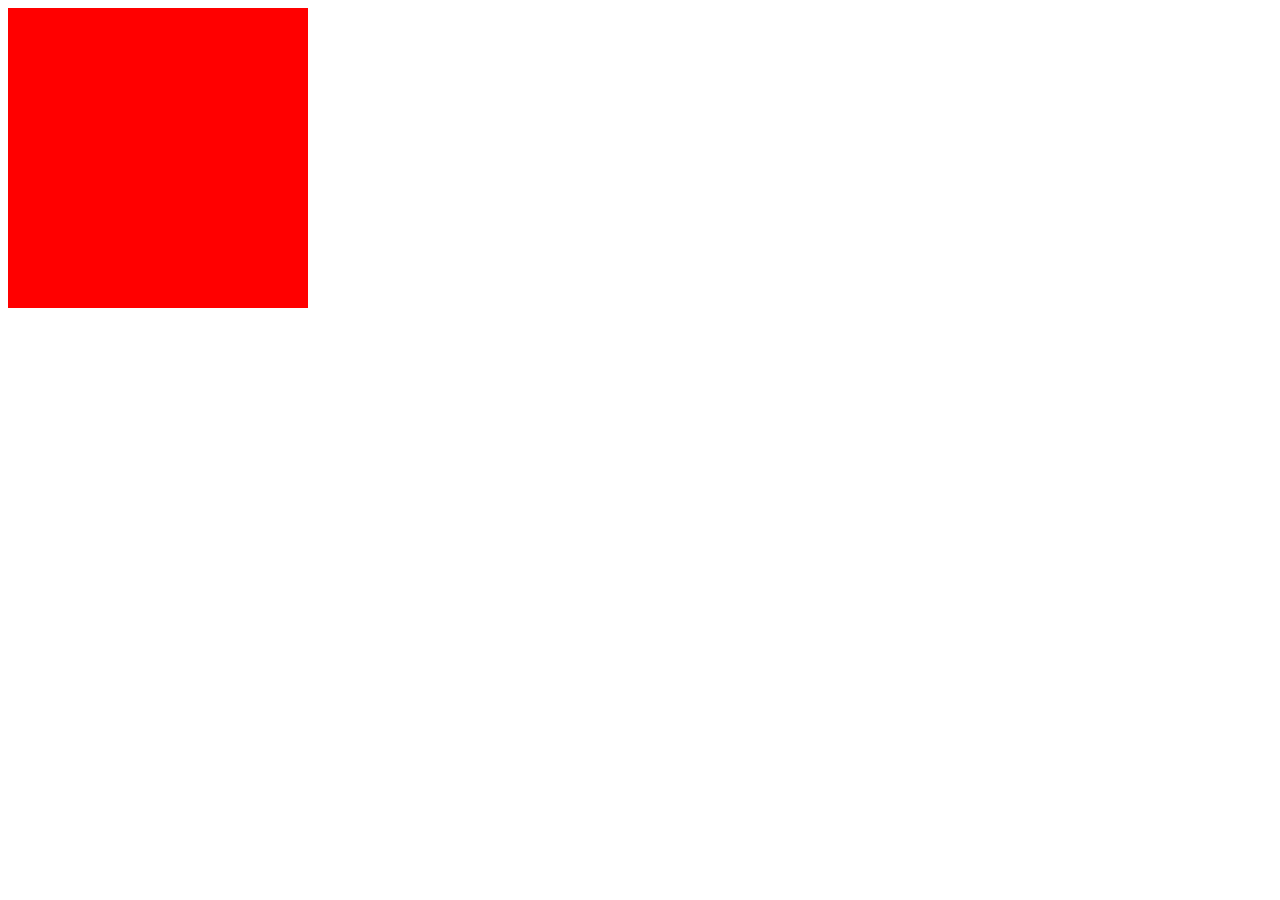
==== index.html @ 936cfa44 "test" ====
<!DOCTYPE html>
<html lang="en">
<head>
    <meta charset="UTF-8">
    <meta http-equiv="X-UA-Compatible" content="IE=edge">
    <meta name="viewport" content="width=device-width, initial-scale=1.0">
    <title>Document</title>
</head>
<body>
    <div>
        <a href="MFT/index.html" style="background-color: red; width: 300px; height: 300px; display: block;"></a>
    </div>
</body>
</html>
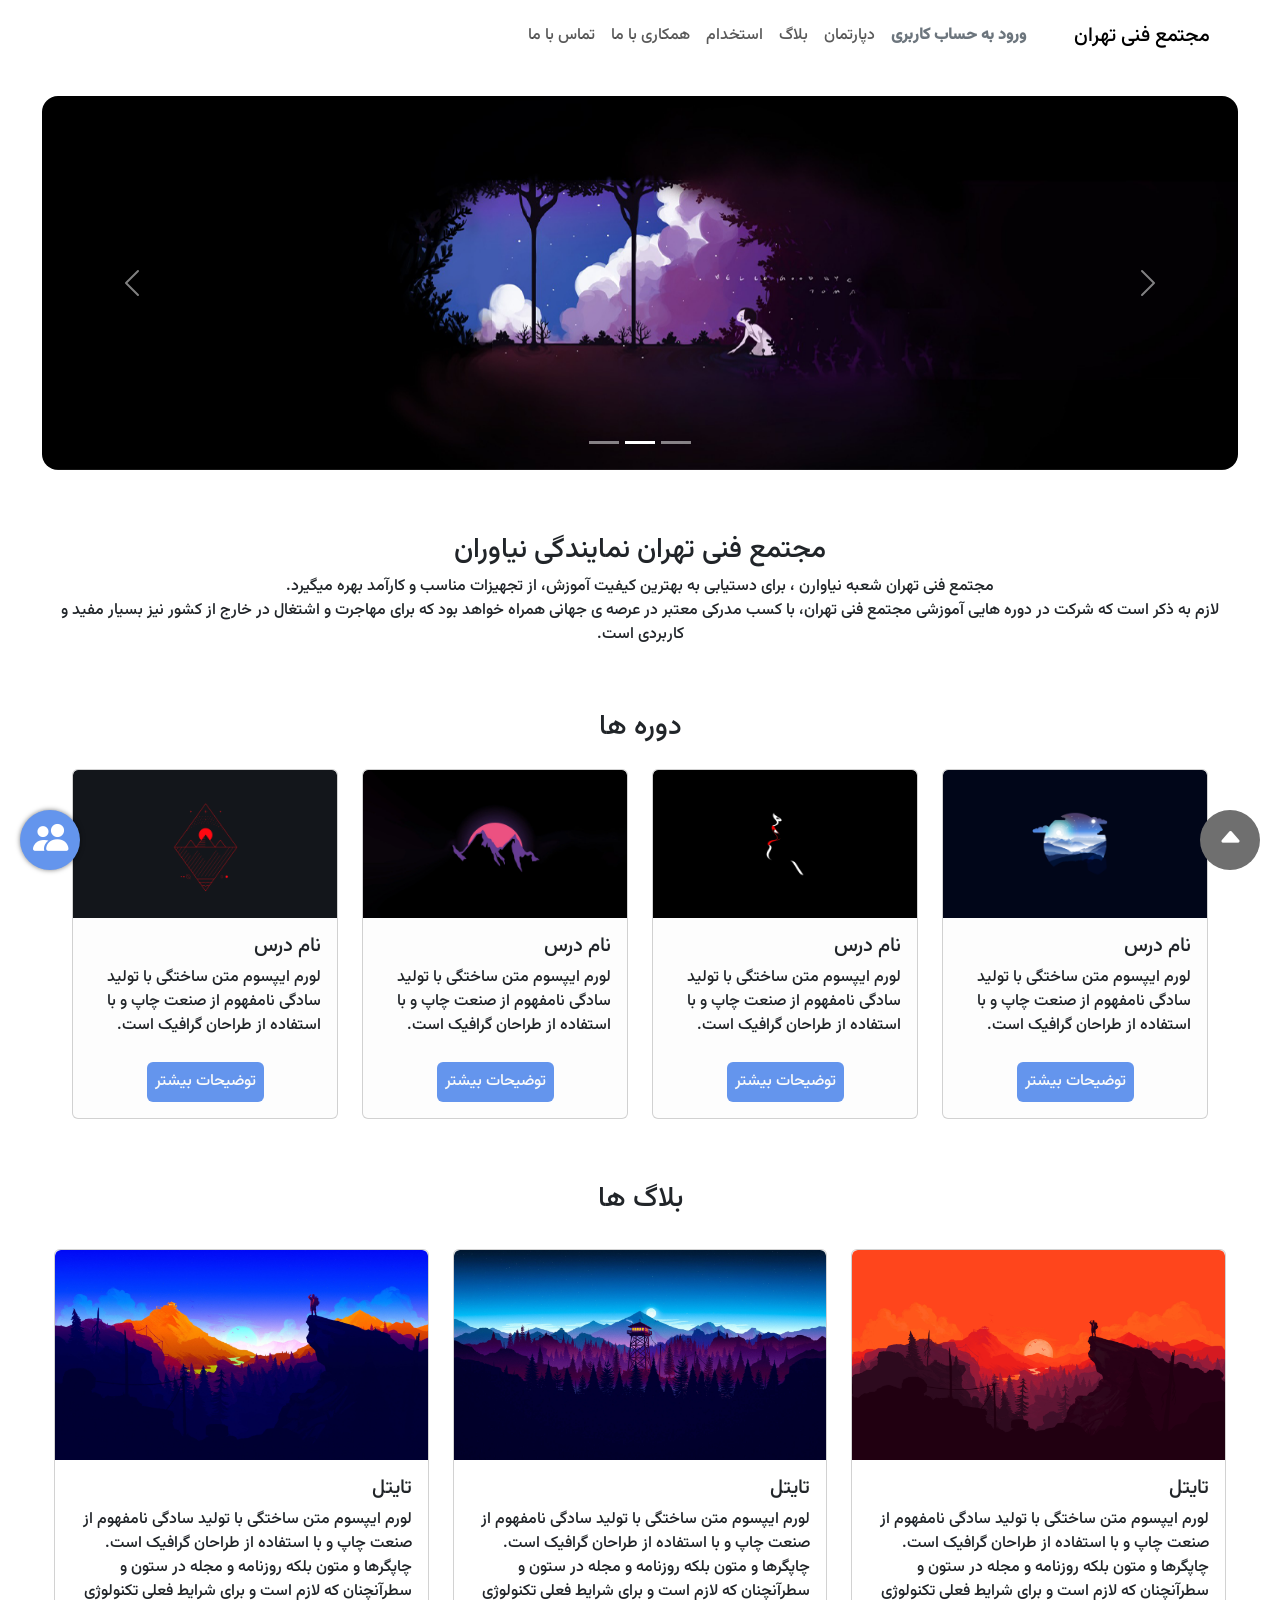
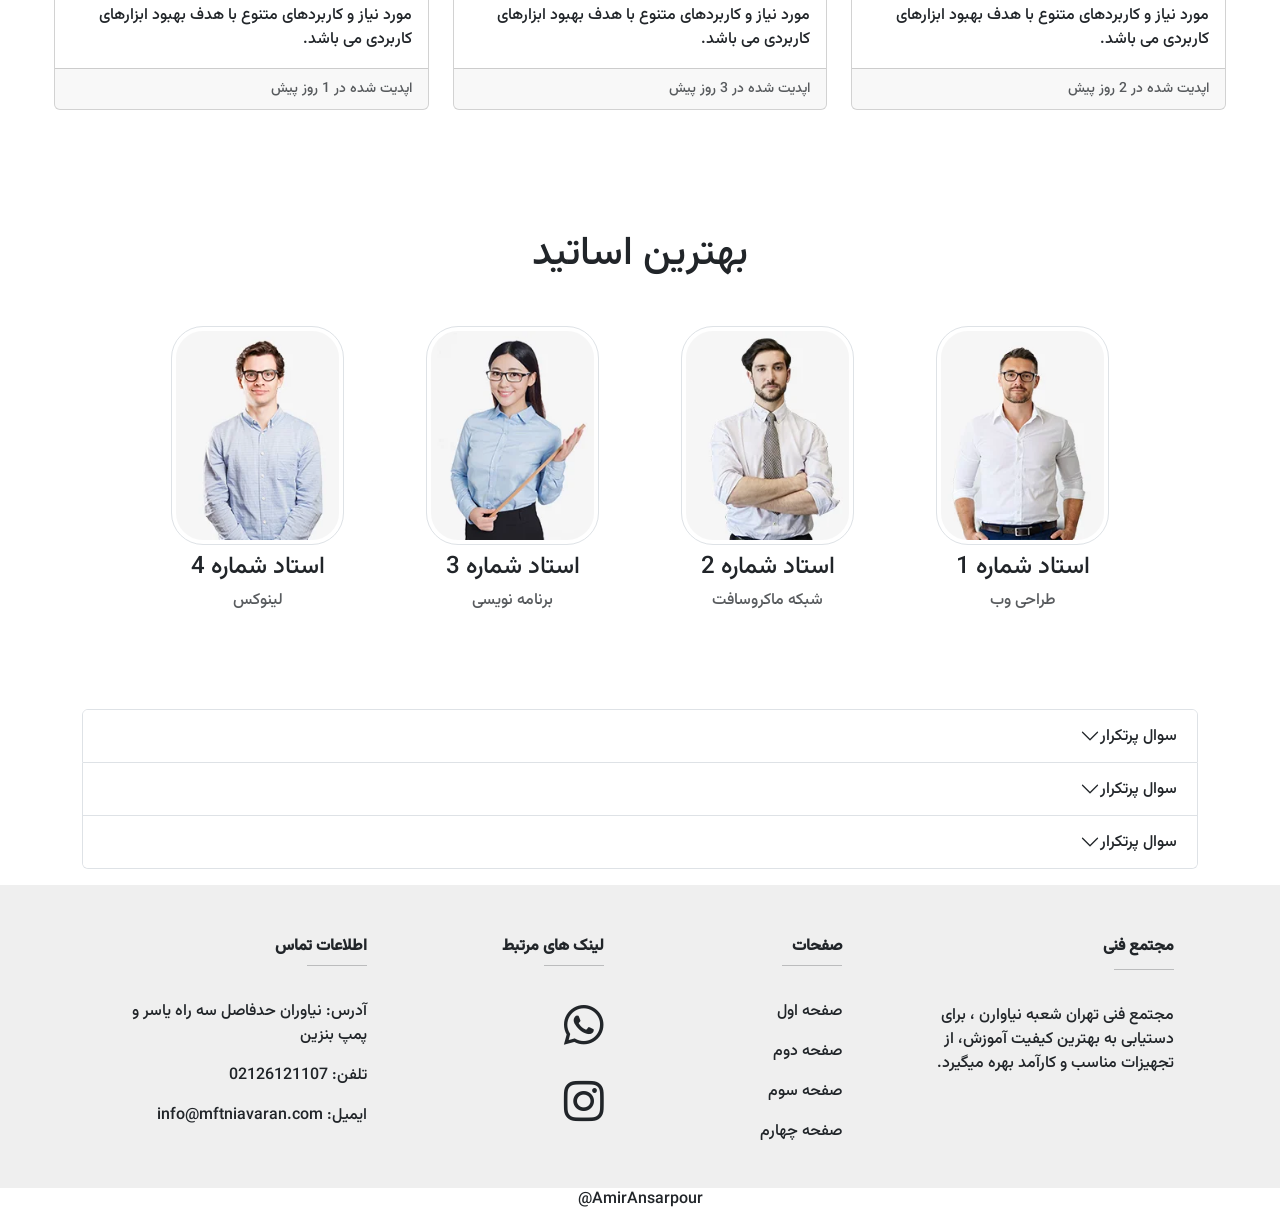
==== commit e3ea8cb1: "reset" ====
--- a/index.html
+++ b/index.html
@@ -1,14 +1,446 @@
 <!DOCTYPE html>
-<html lang="en">
+<html>
 <head>
     <meta charset="UTF-8">
     <meta http-equiv="X-UA-Compatible" content="IE=edge">
     <meta name="viewport" content="width=device-width, initial-scale=1.0">
-    <title>Document</title>
+    <title>Mft Niavaran</title>
+    <link href="https://cdn.jsdelivr.net/npm/bootstrap@5.2.1/dist/css/bootstrap.min.css" rel="stylesheet" integrity="sha384-iYQeCzEYFbKjA/T2uDLTpkwGzCiq6soy8tYaI1GyVh/UjpbCx/TYkiZhlZB6+fzT" crossorigin="anonymous">
+    <script src="https://cdn.jsdelivr.net/npm/bootstrap@5.2.1/dist/js/bootstrap.bundle.min.js" integrity="sha384-u1OknCvxWvY5kfmNBILK2hRnQC3Pr17a+RTT6rIHI7NnikvbZlHgTPOOmMi466C8" crossorigin="anonymous"></script>
+    <link rel="stylesheet" href="css/index.css">
+    <link rel="stylesheet" href="https://cdn.jsdelivr.net/npm/bootstrap-icons@1.9.1/font/bootstrap-icons.css">
 </head>
-<body>
-    <div>
-        <a href="MFT/index.html" style="background-color: red; width: 300px; height: 300px; display: block;"></a>
-    </div>
+<body class="font">
+<!---------------------- Login ---------------------->
+<div>
+    <div class="offcanvas offcanvas-end" tabindex="-1" id="offcanvasRight" aria-labelledby="offcanvasRightLabel">
+      <div class="offcanvas-header">
+      <h5 class="offcanvas-title" id="offcanvasRightLabel">خوش آمدید!</h5>
+      <button type="button" class="btn-close" data-bs-dismiss="offcanvas" aria-label="Close"></button>
+    </div>
+    <div class="offcanvas-body">
+        <div>
+            به خانواده ی کامل ترین مرجع آموزشی کشور ملحق شوید و از خدمات نامحدود و با کیفیت برخوردار شوید. 
+        </div>
+        <form class="dropdown mt-3" action="#" method="post">
+            <div class="mb-3">
+                <label for="exampleInputEmail1" class="form-label">ایمیل</label>
+                <input type="email" class="form-control" id="exampleInputEmail1" aria-describedby="emailHelp" placeholder="ایمیل">
+            </div>
+            <div class="mb-3">
+                <label for="exampleInputPassword1" class="form-label">رمز عبور</label>
+                <input type="password" class="form-control" id="exampleInputPassword1" placeholder="رمز عبور" minlength="7">
+            </div>
+            <button type="submit" href="#" class="text-light bg-primary px-4 py-2 my-2 mx-1 rounded-4 border border-secondary border-2">ورود</button>
+            <p>رمز ورود ندارید؟ <a type="button" class="custom-link custom-link-hover" data-bs-toggle="modal" data-bs-target="#exampleModal1">رمز عبور جدید</a></p>
+            <p>حساب کاربری ندارید؟ <a type="button" class="custom-link custom-link-hover" data-bs-toggle="modal" data-bs-target="#exampleModal2">ساخت حساب کاربری</a></p>
+        </form>
+    </div>
+</div>
+<!-- ResetPass -->
+<div class="modal fade" id="exampleModal1" tabindex="-1" aria-labelledby="exampleModalLabel" aria-hidden="true">
+  <div class="modal-dialog">
+    <div class="modal-content">
+      <div class="modal-header">
+        <h1 class="modal-title fs-5" id="exampleModalLabel">رمز عبور جدید</h1>
+      </div>
+      <div class="modal-body">
+        <label for="exampleInputEmail2" class="form-label">ایمیل</label>
+        <input type="email" class="form-control" id="exampleInputEmail2" aria-describedby="emailHelp" placeholder="ایمیل جهت رمز جدید" checked>
+        <div id="emailHelp" class="form-text">رمز عبور جدید برای ایمیلتان ارسال میشود.</div>
+      </div>
+      <div class="modal-footer">
+        <button type="button" class="btn btn-secondary" data-bs-dismiss="modal">بستن</button>
+        <button type="button" class="btn btn-primary">ارسال</button>
+      </div>
+    </div>
+  </div>
+</div>
+<!-- NewUser -->
+<div class="modal fade" id="exampleModal2" tabindex="-1" aria-labelledby="exampleModalLabel" aria-hidden="true">
+  <div class="modal-dialog">
+    <div class="modal-content">
+      <div class="modal-header">
+        <h1 class="modal-title fs-5" id="exampleModalLabel">ثبت نام در سامانه</h1>
+      </div>
+      <div class="modal-body">
+        <form action="#">
+          <label for="NameNewUser" class="form-lable">نام و نام خانوادگی</label>
+          <input type="text" class="form-control mb-2" id="NameNewUser" checked>
+          <label for="exampleInputEmail3" class="form-label">ایمیل</label>
+          <input type="email" class="form-control mb-2" id="exampleInputEmail3" aria-describedby="emailHelp" checked>
+          <label for="MelliCode" class="form-lable">کد ملی</label>
+          <input type="text" class="form-control mb-2" id="MelliCode" checked>
+          <label for="exampleInputPassword2" class="form-label">رمز عبور</label>
+          <input type="password" class="form-control mb-2" id="exampleInputPassword2" minlength="7" checked>
+          <!-- <input class="form-check-input" type="checkbox" id="disabledFieldsetCheck" disabled>
+          <label class="form-check-label" type="button" for="disabledFieldsetCheck" data-bs-toggle="modal" data-bs-target="#staticBackdrop" title="بزن روش">
+            اطلاعات منو به بقیه نشون نده.
+          </label> -->
+        </form>
+      </div>
+      <div class="modal-footer">
+        <button type="button" class="btn btn-secondary" data-bs-dismiss="modal">بستن</button>
+        <button type="button" class="btn btn-primary">ثبت نام</button>
+      </div>
+    </div>
+  </div>
+</div>
+<!-- Modal
+<div class="modal fade" id="staticBackdrop" data-bs-backdrop="static" data-bs-keyboard="false" tabindex="-1" aria-labelledby="staticBackdropLabel" aria-hidden="true">
+  <div class="modal-dialog">
+    <div class="modal-content">
+      <div class="modal-header">
+        <h1 class="modal-title fs-5" id="staticBackdropLabel">مهم</h1>
+      </div>
+      <div class="modal-body">
+        شما اصلا مالکیتی روی اطلاعات خودتون ندارین و ما هرکاری دوس داریم با اطلاعاتتون انجام میدیم ممنونم از همراهیتون
+      </div>
+      <div class="modal-footer">
+        <button type="button" class="btn btn-secondary" data-bs-dismiss="modal">مشکلی ندارم</button>
+        <button type="button" class="btn btn-primary" disabled>مشکل دارم</button>
+      </div>
+    </div>
+  </div>
+</div> -->
+<!---------------------- Navbar ---------------------->
+<div class="container-fluid">
+  <div class="row">
+    <div class="col">
+      <nav class="navbar navbar-expand-md mt-2 mb-3 custom-margin">
+          <div class="container-fluid">
+              <a class="navbar-brand custom-link-hover" href="#">مجتمع فنی تهران</a>
+              <button class="navbar-toggler" type="button" data-bs-toggle="collapse" data-bs-target="#navbarSupportedContent" aria-controls="navbarSupportedContent" aria-expanded="false" aria-label="Toggle navigation">
+              <span class="navbar-toggler-icon"></span>
+              </button>
+              <div class="collapse navbar-collapse" id="navbarSupportedContent">
+              <ul class="navbar-nav ms-auto mb-2 mb-md-0">
+                <li class="nav-item">
+                <a class="nav-link link-hover-navbar text-secondary custom-link-hover" type="button" data-bs-toggle="offcanvas" data-bs-target="#offcanvasRight" aria-controls="offcanvasRight"><strong>ورود به حساب کاربری</strong></a>
+                </li>
+                  <li class="nav-item">
+                  <a class="nav-link link-hover-navbar custom-link-hover" href="#">دپارتمان</a>
+                </li>
+                  <li class="nav-item">
+                  <a class="nav-link link-hover-navbar custom-link-hover" href="#">بلاگ</a>
+                  </li>
+                  <li class="nav-item">
+                    <a class="nav-link link-hover-navbar custom-link-hover" href="#">استخدام</a>
+                  </li>
+                  <li class="nav-item">
+                  <a class="nav-link link-hover-navbar custom-link-hover" href="#">همکاری با ما</a>
+                  </li>
+                  <li class="nav-item">
+                  <a class="nav-link link-hover-navbar custom-link-hover" href="#">تماس با ما</a>
+                  </li>
+              </ul>
+              </div>
+          </div>
+      </nav>
+    </div>
+  </div>
+</div>
+<!---------------------- Carousel ---------------------->
+<div class="container-fluid">
+  <div class="row">
+    <div class="col custom-carousel">
+      <div id="carouselExampleCaptions" class="carousel slide custom-margin" data-bs-ride="carousel">
+        <div class="carousel-indicators">
+          <button type="button" data-bs-target="#carouselExampleCaptions" data-bs-slide-to="2" aria-current="true" aria-label="Slide 1"></button>
+          <button type="button" data-bs-target="#carouselExampleCaptions" data-bs-slide-to="1" class="active" aria-label="Slide 2"></button>
+          <button type="button" data-bs-target="#carouselExampleCaptions" data-bs-slide-to="0" aria-label="Slide 3"></button>
+        </div>
+        <div class="carousel-inner rounded-4 my-3 custom-carousel-hover">
+          <div class="carousel-item" data-bs-interval="3000">
+            <a href="#"><img src="images/Carousel-1.png" class="d-block w-100"></a>
+          </div>
+          <div class="carousel-item active" data-bs-interval="3000">
+            <a href="#"><img src="images/Carousel-3.png" class="d-block w-100"></a>
+          </div>
+          <div class="carousel-item" data-bs-interval="3000">
+            <a href="#"><img src="images/Carousel-2.png" class="d-block w-100"></a>
+          </div>
+        </div>
+        <button class="carousel-control-prev" type="button" data-bs-target="#carouselExampleCaptions" data-bs-slide="prev">
+          <span class="carousel-control-prev-icon" aria-hidden="true"></span>
+          <span class="visually-hidden">Previous</span>
+        </button>
+        <button class="carousel-control-next" type="button" data-bs-target="#carouselExampleCaptions" data-bs-slide="next">
+          <span class="carousel-control-next-icon" aria-hidden="true"></span>
+          <span class="visually-hidden">Next</span>
+        </button>
+      </div>
+    </div>
+  </div>
+</div>
+<!---------------------- About ---------------------->
+<div class="container-fluid">
+  <div class="row">
+    <div class="col">
+      <div class="custom-margin text-center mt-5">
+        <h3 class="mb-2">مجتمع فنی تهران نمایندگی نیاوران</h3>
+        <p>مجتمع فنی تهران شعبه نیاوارن ، برای دستیابی به بهترین کیفیت آموزش، از تجهیزات مناسب و کارآمد بهره میگیرد.<br>لازم به ذکر است که شرکت در دوره هایی آموزشی مجتمع فنی تهران، با کسب مدرکی معتبر در عرصه ی جهانی همراه خواهد بود که برای مهاجرت و اشتغال در خارج از کشور نیز بسیار مفید و کاربردی است.</p>
+      </div>
+    </div>
+  </div>
+</div>
+<!---------------------- Card ---------------------->
+<div class="container-fluid">
+  <div class="row mx-xl-5">
+    <div class="col-12 text-center mt-5">
+      <h3>
+        دوره ها
+      </h3>
+    </div>
+    <div class="col-xl-3 col-md-6 my-xl-3 my-2">
+      <div class="card custom-card custom-cursor">
+        <img src="images/Gallery1.jpg" class="card-img-top custom-card-image-hover">
+        <div class="card-body">
+          <h5 class="card-title">نام درس</h5>
+          <p class="card-text">لورم ایپسوم متن ساختگی با تولید سادگی نامفهوم از صنعت چاپ و با استفاده از طراحان گرافیک است.</p>
+          <a href="#" class="d-block mt-4 text-light p-2 mx-auto text-center rounded-2 custom-card-link">توضیحات بیشتر</a>
+        </div>
+      </div>
+    </div>
+    <div class="col-xl-3 col-md-6 my-xl-3 my-2">
+      <div class="card custom-card custom-cursor">
+        <img src="images/Gallery2.jpg" class="card-img-top custom-card-image-hover">
+        <div class="card-body">
+          <h5 class="card-title">نام درس</h5>
+          <p class="card-text">لورم ایپسوم متن ساختگی با تولید سادگی نامفهوم از صنعت چاپ و با استفاده از طراحان گرافیک است.</p>
+          <a href="#" class="d-block mt-4 text-light p-2 mx-auto text-center rounded-2 custom-card-link">توضیحات بیشتر</a>
+        </div>
+      </div>
+    </div>
+    <div class="col-xl-3 col-md-6 my-xl-3 my-2">
+      <div class="card custom-card custom-cursor">
+        <img src="images/Gallery3.jpg" class="card-img-top custom-card-image-hover">
+        <div class="card-body">
+          <h5 class="card-title">نام درس</h5>
+          <p class="card-text">لورم ایپسوم متن ساختگی با تولید سادگی نامفهوم از صنعت چاپ و با استفاده از طراحان گرافیک است.</p>
+          <a href="#" class="d-block mt-4 text-light p-2 mx-auto text-center rounded-2 custom-card-link">توضیحات بیشتر</a>
+        </div>
+      </div>
+    </div>
+    <div class="col-xl-3 col-md-6 my-xl-3 my-2">
+      <div class="card custom-card custom-cursor">
+        <img src="images/Gallery4.jpg" class="card-img-top custom-card-image-hover">
+        <div class="card-body">
+          <h5 class="card-title">نام درس</h5>
+          <p class="card-text">لورم ایپسوم متن ساختگی با تولید سادگی نامفهوم از صنعت چاپ و با استفاده از طراحان گرافیک است.</p>
+          <a href="#" class="d-block mt-4 text-light p-2 mx-auto text-center rounded-2 custom-card-link">توضیحات بیشتر</a>
+        </div>
+      </div>
+    </div>
+  </div>
+</div>
+<!---------------------- Blog ---------------------->
+<div class="container-fluid">
+  <div class="row">
+    <div class="col text-center mt-5">
+      <h3>بلاگ ها</h3>
+    </div>
+  </div>
+</div>
+<div class="container-fluid">
+  <div class="row row-cols-1 row-cols-md-3 g-4 custom-margin mb-4">
+    <div class="col">
+      <div class="card h-100 custom-cursor blog-custom">
+        <img src="images/blog1.jpg" class="card-img-top rounded-top">
+        <div class="card-body">
+          <h5 class="card-title">تایتل</h5>
+          <p class="card-text">لورم ایپسوم متن ساختگی با تولید سادگی نامفهوم از صنعت چاپ و با استفاده از طراحان گرافیک است. چاپگرها و متون بلکه روزنامه و مجله در ستون و سطرآنچنان که لازم است و برای شرایط فعلی تکنولوژی مورد نیاز و کاربردهای متنوع با هدف بهبود ابزارهای کاربردی می باشد.</p>
+        </div>
+        <div class="card-footer">
+          <small class="text-muted">اپدیت شده در 2 روز پیش</small>
+        </div>
+      </div>
+    </div>
+    <div class="col">
+      <div class="card h-100 custom-cursor blog-custom">
+        <img src="images/blog2.jpg" class="card-img-top rounded-top">
+        <div class="card-body">
+          <h5 class="card-title">تایتل</h5>
+          <p class="card-text">لورم ایپسوم متن ساختگی با تولید سادگی نامفهوم از صنعت چاپ و با استفاده از طراحان گرافیک است. چاپگرها و متون بلکه روزنامه و مجله در ستون و سطرآنچنان که لازم است و برای شرایط فعلی تکنولوژی مورد نیاز و کاربردهای متنوع با هدف بهبود ابزارهای کاربردی می باشد.</p>
+        </div>
+        <div class="card-footer">
+          <small class="text-muted">اپدیت شده در 3 روز پیش</small>
+        </div>
+      </div>
+    </div>
+    <div class="col">
+      <div class="card h-100 custom-cursor blog-custom">
+        <img src="images/blog3.jpg" class="card-img-top rounded-top">
+        <div class="card-body">
+          <h5 class="card-title">تایتل</h5>
+          <p class="card-text">لورم ایپسوم متن ساختگی با تولید سادگی نامفهوم از صنعت چاپ و با استفاده از طراحان گرافیک است. چاپگرها و متون بلکه روزنامه و مجله در ستون و سطرآنچنان که لازم است و برای شرایط فعلی تکنولوژی مورد نیاز و کاربردهای متنوع با هدف بهبود ابزارهای کاربردی می باشد.</p>
+        </div>
+        <div class="card-footer">
+          <small class="text-muted">اپدیت شده در 1 روز پیش</small>
+        </div>
+      </div>
+    </div>
+  </div>
+</div>
+<!---------------------- Teacher ---------------------->
+<section class="team text-center py-5">
+  <div class="container">
+      <div class="header my-5">
+          <h1>بهترین اساتید</h1>
+      </div>
+      <div class="row mx-5">
+          <div class="col-md-6 col-lg-3">
+              <div class="img-block mb-5 custom-teacher">
+                  <img src="images/teacher-1.jpg" class="img-fluid w-75 img-thumbnail rounded-5 custom-cursor">
+                  <div class="content mt-2">
+                      <h4>استاد شماره 1</h4>
+                      <p class="text-muted">طراحی وب</p>
+                  </div>
+              </div>
+          </div>
+          <div class="col-md-6 col-lg-3 ">
+              <div class="img-block mb-5 custom-teacher">
+                  <img src="images/teacher-2.jpg" class="img-fluid w-75 img-thumbnail rounded-5 custom-cursor">
+                  <div class="content mt-2">
+                      <h4>استاد شماره 2</h4>
+                      <p class="text-muted">شبکه ماکروسافت</p>
+                  </div>
+              </div>
+          </div>
+          <div class="col-md-6 col-lg-3">
+              <div class="img-block mb-5 custom-teacher">
+                  <img src="images/teacher-3.jpg" class="img-fluid w-75 img-thumbnail rounded-5 custom-cursor">
+                  <div class="content mt-2">
+                      <h4>استاد شماره 3</h4>
+                      <p class="text-muted">برنامه نویسی</p>
+                  </div>
+              </div>
+          </div>
+          <div class="col-md-6 col-lg-3">
+              <div class="img-block mb-5 custom-teacher">
+                  <img src="images/teacher-4.jpg" class="img-fluid w-75 img-thumbnail rounded-5 custom-cursor">
+                  <div class="content mt-2">
+                      <h4>استاد شماره 4</h4>
+                      <p class="text-muted">لینوکس</p>
+                  </div>
+              </div>
+          </div>
+      </div>
+  </div>
+</section>
+<!---------------------- FAQ ---------------------->
+<div class="container">
+  <div class="row">
+    <div class="col mb-3">
+      <div class="accordion" id="accordionPanelsStayOpenExample">
+        <div class="accordion-item">
+          <h2 class="accordion-header" id="panelsStayOpen-headingOne">
+            <button class="accordion-button collapsed" type="button" data-bs-toggle="collapse" data-bs-target="#panelsStayOpen-collapseOne" aria-expanded="false" aria-controls="panelsStayOpen-collapseOne">
+              سوال پرتکرار 
+            </button>
+          </h2>
+          <div id="panelsStayOpen-collapseOne" class="accordion-collapse collapse" aria-labelledby="panelsStayOpen-headingOne">
+            <div class="accordion-body">
+              لورم ایپسوم متن ساختگی با تولید سادگی نامفهوم از صنعت چاپ و با استفاده از طراحان گرافیک است. چاپگرها و متون بلکه روزنامه و مجله در ستون و سطرآنچنان که لازم است و برای شرایط فعلی تکنولوژی مورد نیاز و کاربردهای متنوع با هدف بهبود ابزارهای کاربردی می باشد. کتابهای زیادی در شصت و سه درصد گذشته، حال و آینده شناخت فراوان جامعه و متخصصان را می طلبد تا با نرم افزارها شناخت بیشتری را برای طراحان رایانه ای علی الخصوص طراحان خلاقی و فرهنگ پیشرو در زبان فارسی ایجاد کرد..
+            </div>
+          </div>
+        </div>
+        <div class="accordion-item">
+          <h2 class="accordion-header" id="panelsStayOpen-headingTwo">
+            <button class="accordion-button collapsed" type="button" data-bs-toggle="collapse" data-bs-target="#panelsStayOpen-collapseTwo" aria-expanded="false" aria-controls="panelsStayOpen-collapseTwo">
+              سوال پرتکرار 
+            </button>
+          </h2>
+          <div id="panelsStayOpen-collapseTwo" class="accordion-collapse collapse" aria-labelledby="panelsStayOpen-headingTwo">
+            <div class="accordion-body">
+              لورم ایپسوم متن ساختگی با تولید سادگی نامفهوم از صنعت چاپ و با استفاده از طراحان گرافیک است. چاپگرها و متون بلکه روزنامه و مجله در ستون و سطرآنچنان که لازم است و برای شرایط فعلی تکنولوژی مورد نیاز و کاربردهای متنوع با هدف بهبود ابزارهای کاربردی می باشد. کتابهای زیادی در شصت و سه درصد گذشته، حال و آینده شناخت فراوان جامعه و متخصصان را می طلبد تا با نرم افزارها شناخت بیشتری را برای طراحان رایانه ای علی الخصوص طراحان خلاقی و فرهنگ پیشرو در زبان فارسی ایجاد کرد..
+            </div>
+          </div>
+        </div>
+        <div class="accordion-item">
+          <h2 class="accordion-header" id="panelsStayOpen-headingThree">
+            <button class="accordion-button collapsed" type="button" data-bs-toggle="collapse" data-bs-target="#panelsStayOpen-collapseThree" aria-expanded="false" aria-controls="panelsStayOpen-collapseThree">
+              سوال پرتکرار 
+            </button>
+          </h2>
+          <div id="panelsStayOpen-collapseThree" class="accordion-collapse collapse" aria-labelledby="panelsStayOpen-headingThree">
+            <div class="accordion-body">
+              لورم ایپسوم متن ساختگی با تولید سادگی نامفهوم از صنعت چاپ و با استفاده از طراحان گرافیک است. چاپگرها و متون بلکه روزنامه و مجله در ستون و سطرآنچنان که لازم است و برای شرایط فعلی تکنولوژی مورد نیاز و کاربردهای متنوع با هدف بهبود ابزارهای کاربردی می باشد. کتابهای زیادی در شصت و سه درصد گذشته، حال و آینده شناخت فراوان جامعه و متخصصان را می طلبد تا با نرم افزارها شناخت بیشتری را برای طراحان رایانه ای علی الخصوص طراحان خلاقی و فرهنگ پیشرو در زبان فارسی ایجاد کرد..
+            </div>
+          </div>
+        </div>
+      </div>
+    </div>
+  </div>
+</div>
+<!---------------------- Footer ---------------------->
+<div class="container-fluid custom-bg-color1 p-1">
+  <footer class="text-center text-lg-start text-dark">
+    <section>
+      <div class="container text-center text-md-end mt-5">
+        <div class="row">
+          <div class="col-md-3 col-lg-4 col-xl-3 mx-auto">
+            <h6 class="text-uppercase fw-bold">مجتمع فنی</h6>
+            <hr class="mt-1 mb-4 d-inline-block mx-auto">
+            <p>مجتمع فنی تهران شعبه نیاوارن ، برای دستیابی به بهترین کیفیت آموزش، از تجهیزات مناسب و کارآمد بهره میگیرد.</p>
+          </div>
+
+          <div class="col-md-2 col-lg-2 col-xl-2 mx-auto mb-4">
+            <h6 class="text-uppercase fw-bold">صفحات</h6>
+            <hr class="mb-4 mt-0 d-inline-block mx-auto">
+            <p>
+              <a href="#" class="text-dark custom-link-hover">صفحه اول</a>
+            </p>
+            <p>
+              <a href="#" class="text-dark custom-link-hover">صفحه دوم</a>
+            </p>
+            <p>
+              <a href="#" class="text-dark custom-link-hover">صفحه سوم</a>
+            </p>
+            <p>
+              <a href="#" class="text-dark custom-link-hover">صفحه چهارم</a>
+            </p>
+          </div>
+
+          <div class="col-md-3 col-lg-2 col-xl-2 mx-auto mb-4">
+            <h6 class="text-uppercase fw-bold">لینک های مرتبط</h6>
+            <hr class="mb-4 mt-0 d-inline-block mx-auto">
+            <p>
+              <a href="#" class="text-dark custom-link-hover"><i class="bi bi-whatsapp footer-icon"></i></a>
+            </p>
+            <p>
+              <a href="#" class="text-dark custom-link-hover"><i class="bi bi-instagram footer-icon"></i></a>
+            </p>
+          </div>
+
+          <div class="col-md-4 col-lg-3 col-xl-3 mx-auto mb-md-0 mb-4">
+            <h6 class="text-uppercase fw-bold">اطلاعات تماس</h6>
+            <hr class="mb-4 mt-0 d-inline-block mx-auto">
+            <p> آدرس: نیاوران حدفاصل سه راه یاسر و پمپ بنزین</p>
+            <p> تلفن: 02126121107</p>
+            <p> ایمیل: info@mftniavaran.com</p>
+          </div>
+
+        </div>
+      </div>
+    </section>
+  </footer>
+</div>
+<div class="container">
+  <div class="text-center mb-3">
+    <a href="https://github.com/AmirAnsarpour" class="text-dark">AmirAnsarpour@</a>
+  </div>
+</div>
+<!---------------------- Fix ---------------------->
+<div>
+  <a href="#" class="whatsapp">
+    <i class="bi bi-people-fill"></i>
+  </a>
+</div>
+<div class="container-top">
+  <a href="#" class="top">
+    <i class="bi bi-caret-up-fill"></i>
+  </a>
+</div>
 </body>
 </html>
--- a/css/index.css
+++ b/css/index.css
@@ -0,0 +1,193 @@
+/* ************************* fonts ************************* */
+@font-face {
+    font-family: 'Medium';
+    src: url('../fonts/VazirmatnRD-Medium.woff2') format('woff2'),
+        url('../fonts/VazirmatnRD-Medium.woff') format('woff');
+    font-weight: 500;
+    font-style: normal;
+    font-display: swap;
+}
+/* ************************* default ************************* */
+body{
+    direction: rtl;
+}
+.font{
+    font-family: 'Medium';
+}
+::selection {
+    color: #ffffff;
+    background: #6495ed;
+}
+.custom-link{
+    text-decoration: none;
+}
+.custom-carousel-hover img{
+    transition: all 500ms ease 0s;
+}
+.custom-carousel-hover img:hover{
+    transform: scale(1.01);
+}
+hr{
+    width: 60px;
+    height: 2px;
+}
+a{
+    text-decoration: none !important;
+    transition: all 400ms ease 0s;
+}
+.custom-link-hover:hover{
+    color: #6495ed !important;
+}
+.footer-icon{
+    font-size: 40px;
+}
+.Zire-Navbar{
+    text-align: right;
+}
+.custom-card{
+    overflow: hidden;
+    transition: all 500ms ease 0s;
+    background-color: rgb(253, 253, 253);
+}
+.custom-card:hover{
+    transform: scale(1.02);
+    background-color: rgb(248, 248, 248);
+    border: 1px solid rgb(230, 230, 230);
+}
+.custom-card:hover img{
+    transform: scale(1.05);
+    box-shadow: 0px 1px 15px rgba(0, 0, 0, 0.6);
+}
+.custom-card-link{
+    width: fit-content;
+    background-color: #6495ed;
+}
+.custom-card-link:hover{
+    background-color: #3a6bc7;
+    box-shadow: 0px 2px 10px rgba(0, 0, 0, 0.5);
+}
+.custom-card-image-hover{
+    transition: all 500ms ease 0s;
+    filter: grayscale(0%);
+    box-shadow: 0px 1px 5px transparent;
+}
+.custom-cursor{
+    cursor: pointer;
+}
+.blog-custom{
+    overflow: hidden;
+    transition: all 400ms ease 0s;
+}
+.blog-custom:hover{
+    filter: drop-shadow(0px 0px 13px rgba(0, 0, 0,0.3));
+    transform: scale(1.02);
+}
+.blog-custom .card-footer{
+    transition: all 400ms ease 0s;
+}
+.blog-custom:hover .card-footer{
+    background-color: #fff;
+}
+.blog-custom img{
+    box-shadow: 0px 0px 0px rgba(0, 0, 0,0);
+    transition: all 400ms ease 0s;
+}
+.blog-custom:hover img{
+    transform:scale(1.05);
+    box-shadow: 0px 0px 15px rgba(0, 0, 0,0.5);
+}
+.whatsapp {
+    position: fixed;
+    width: 60px;
+    height: 60px;
+    line-height: 65px;
+    bottom: 30px;
+    left: 20px;
+    background-color: #6495ed;
+    color: #FFF;
+    border-radius: 50%;
+    text-align: center;
+    font-size: 35px;
+    box-shadow: 0px 0px 5px rgba(0, 0, 0, 0.5);
+    z-index: 100;
+    transition: all 600px ease 0s;
+}
+.whatsapp:hover{
+    width: 180px;
+    border-radius: 20px;
+    background-color: #3a6bc7;
+    color: white !important;
+    box-shadow: 0px 0px 10px rgba(0, 0, 0, 0.7);
+}
+.top {
+    position: fixed;
+    width: 60px;
+    height: 60px;
+    line-height: 60px;
+    font-size: 25px;
+    right: 20px;
+    bottom: 30px;
+    text-align: center;
+    color: #fff;
+    background: #6f6f6f;
+    border-radius: 50%;
+    transition: all 300ms linear 0s;
+}
+.top:hover{
+    color: white;
+    background: #474747;
+    box-shadow: 0px 0px 10px rgba(0, 0, 0, 0.7);
+}
+.custom-bg-color1{
+    background-color: rgb(239, 239, 239);
+}
+.custom-bg-color2{
+    background-color: #acbfe2;
+}
+.fixedname{
+    position: fixed;
+    z-index: -10;
+    bottom: 0px;
+}
+.custom-teacher{
+    transition: all 600ms ease 0s;
+}
+.custom-teacher:hover{
+    transform: scale(1.08);
+}
+.custom-teacher img{
+    transition: all 600ms ease 0s;
+}
+.custom-teacher:hover img{
+    
+    box-shadow: 0px 0px 20px rgba(0, 0, 0, 0.1);
+}
+/* ************************* responsive ************************* */
+@media all and (max-width:575px) {
+    .custom-margin{
+        margin: 10px 6px;
+    }
+    .custom-carousel{
+        display: none;
+    }
+}
+
+@media all and (min-width:768px) and (max-width:991px) {
+    .custom-margin{
+        margin: 10px 0px;
+    }
+    
+}
+
+@media all and (min-width:1200px) and (max-width:1399px) {
+    .custom-margin{
+        margin: 0px 30px;
+    }
+}
+
+@media all and (min-width:1400px) {
+    .custom-margin{
+        margin: 0px 120px;
+    }
+    
+}
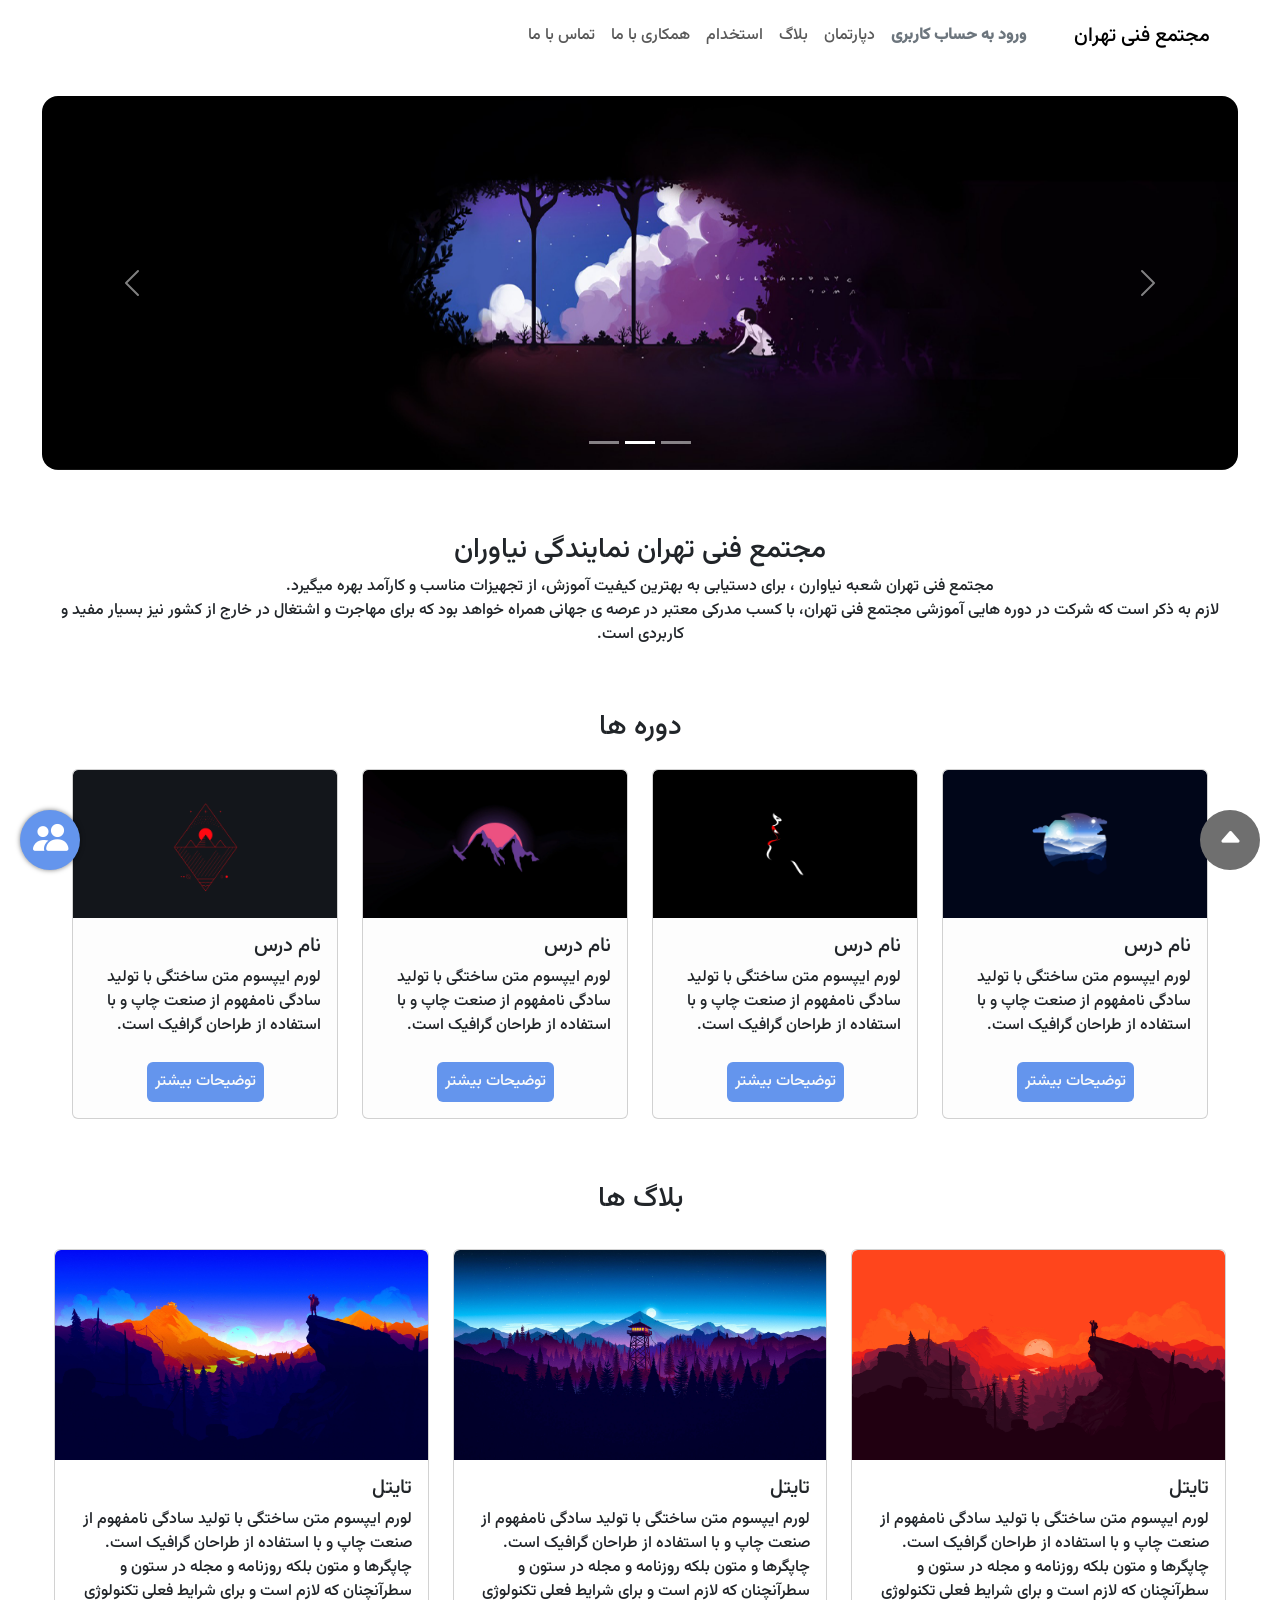
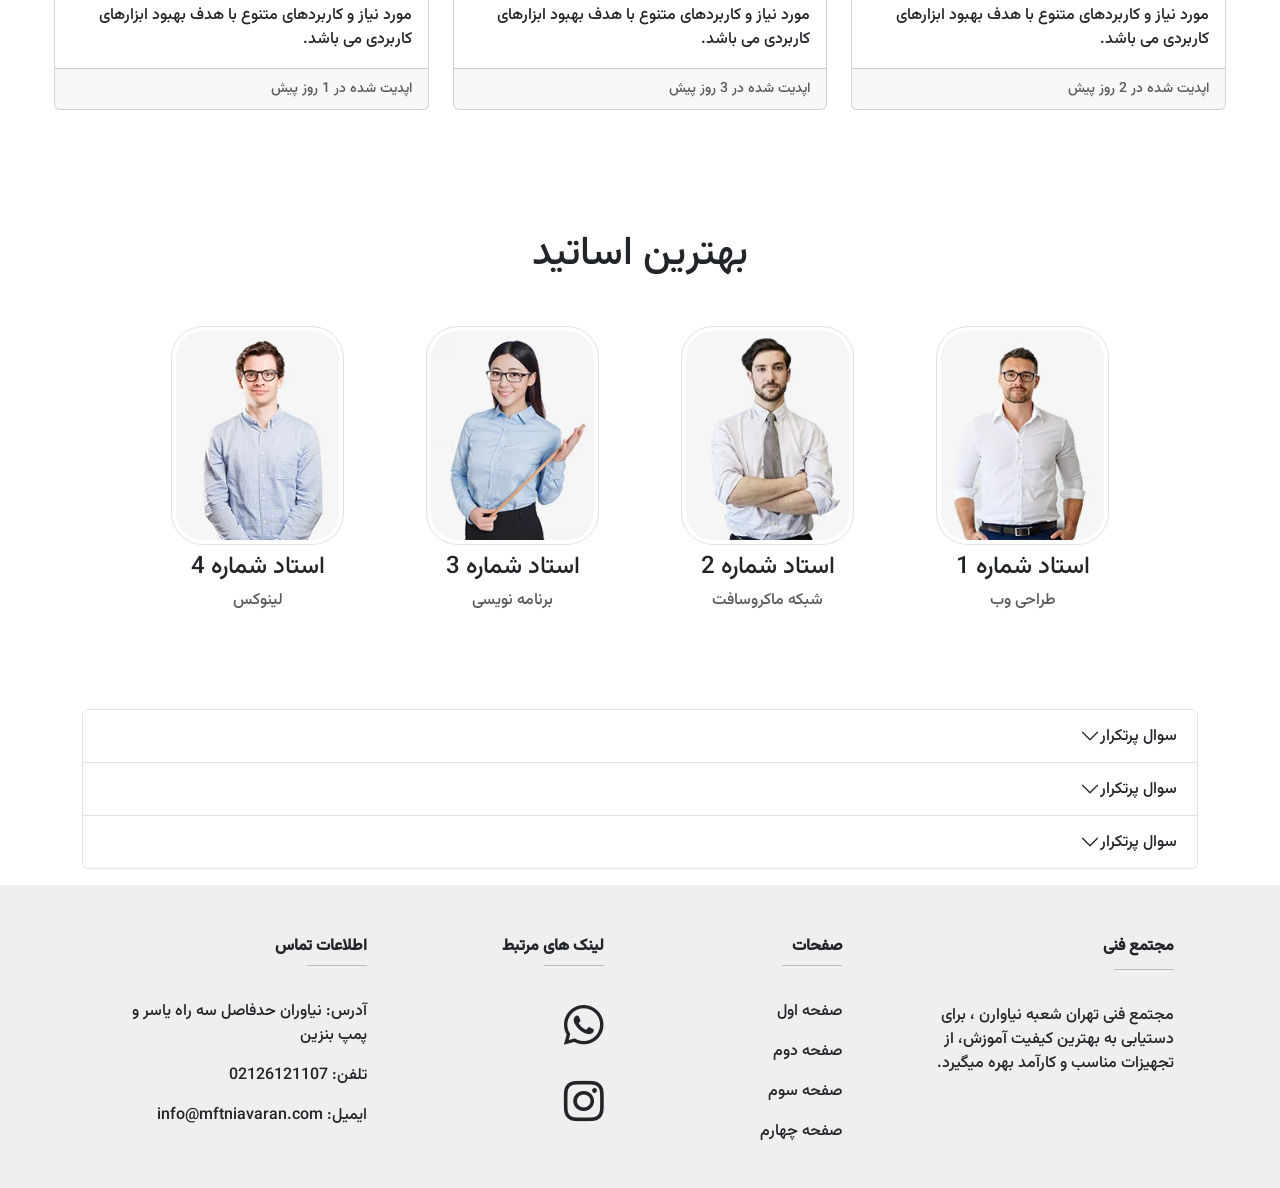
==== commit 4457e593: "END" ====
--- a/index.html
+++ b/index.html
@@ -73,10 +73,10 @@
           <input type="text" class="form-control mb-2" id="MelliCode" checked>
           <label for="exampleInputPassword2" class="form-label">رمز عبور</label>
           <input type="password" class="form-control mb-2" id="exampleInputPassword2" minlength="7" checked>
-          <!-- <input class="form-check-input" type="checkbox" id="disabledFieldsetCheck" disabled>
+          <input class="form-check-input" type="checkbox" id="disabledFieldsetCheck" disabled>
           <label class="form-check-label" type="button" for="disabledFieldsetCheck" data-bs-toggle="modal" data-bs-target="#staticBackdrop" title="بزن روش">
             اطلاعات منو به بقیه نشون نده.
-          </label> -->
+          </label>
         </form>
       </div>
       <div class="modal-footer">
@@ -86,7 +86,7 @@
     </div>
   </div>
 </div>
-<!-- Modal
+<!-- Modal -->
 <div class="modal fade" id="staticBackdrop" data-bs-backdrop="static" data-bs-keyboard="false" tabindex="-1" aria-labelledby="staticBackdropLabel" aria-hidden="true">
   <div class="modal-dialog">
     <div class="modal-content">
@@ -102,7 +102,7 @@
       </div>
     </div>
   </div>
-</div> -->
+</div>
 <!---------------------- Navbar ---------------------->
 <div class="container-fluid">
   <div class="row">
@@ -426,14 +426,14 @@
     </section>
   </footer>
 </div>
-<div class="container">
+<!-- <div class="container">
   <div class="text-center mb-3">
     <a href="https://github.com/AmirAnsarpour" class="text-dark">AmirAnsarpour@</a>
   </div>
-</div>
+</div> -->
 <!---------------------- Fix ---------------------->
 <div>
-  <a href="#" class="whatsapp">
+  <a href="https://github.com/AmirAnsarpour" class="whatsapp">
     <i class="bi bi-people-fill"></i>
   </a>
 </div>
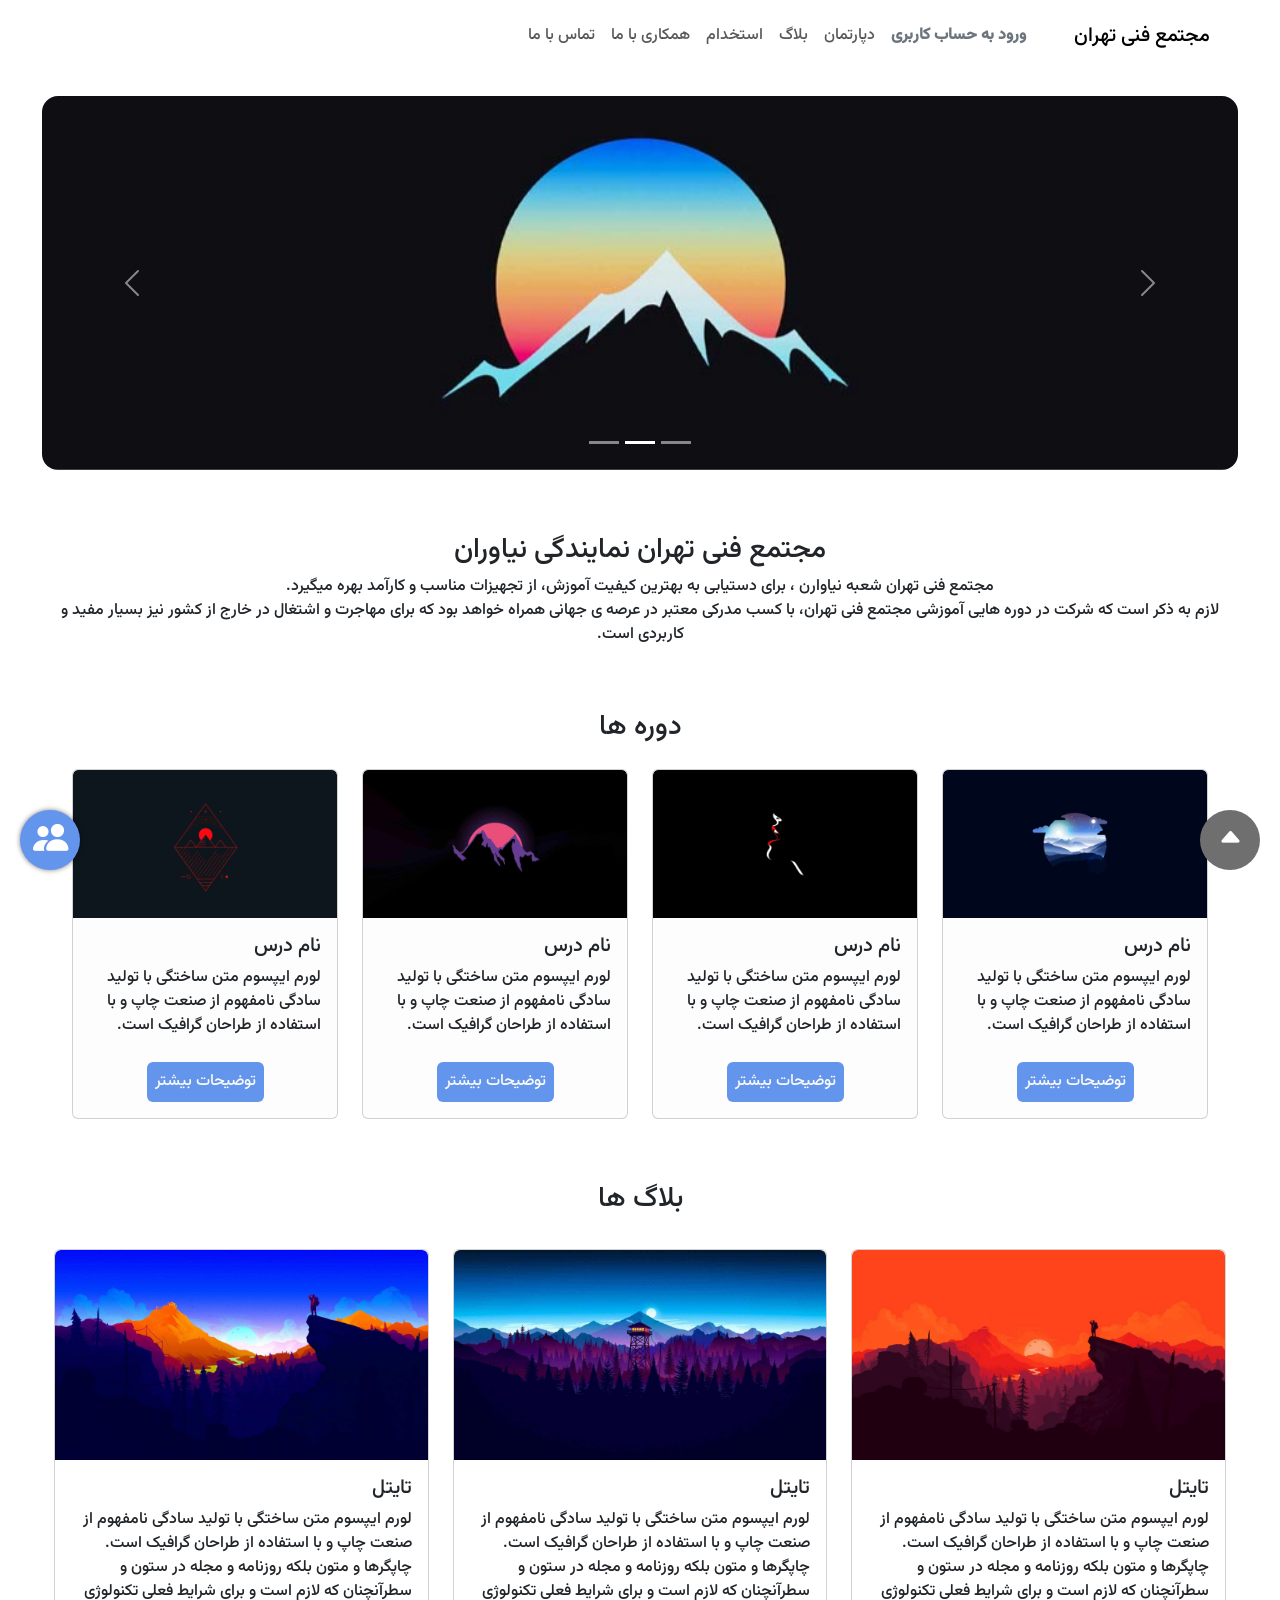
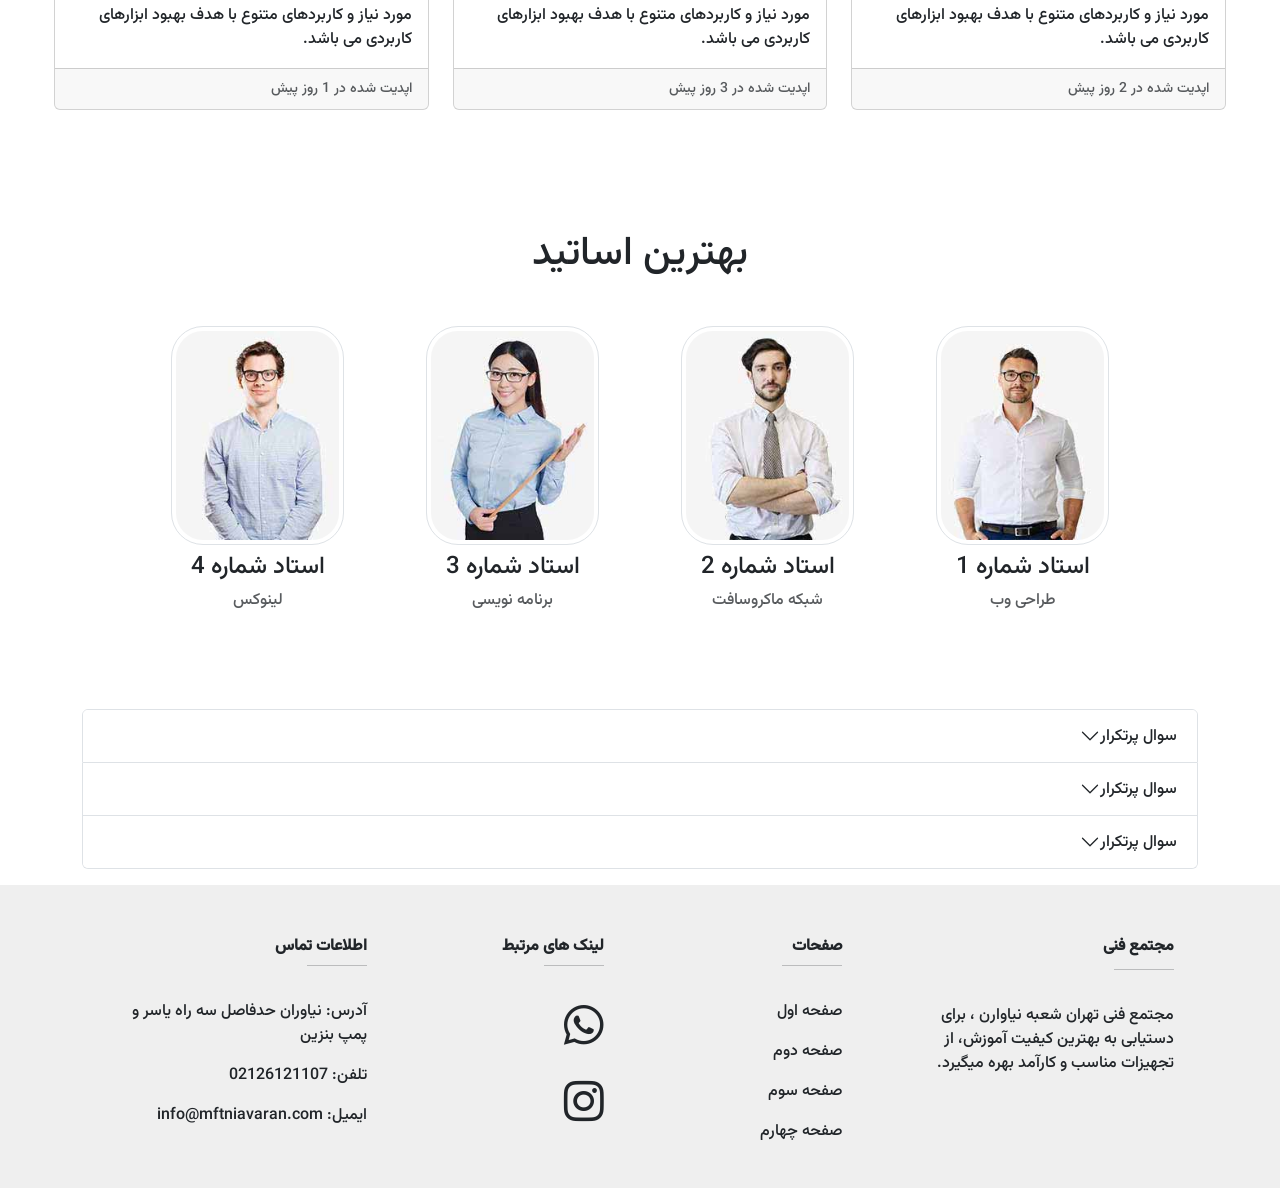
==== commit bdd754a3: "img-edit" ====
--- a/index.html
+++ b/index.html
@@ -1,446 +1,508 @@
 <!DOCTYPE html>
 <html>
+
 <head>
-    <meta charset="UTF-8">
-    <meta http-equiv="X-UA-Compatible" content="IE=edge">
-    <meta name="viewport" content="width=device-width, initial-scale=1.0">
-    <title>Mft Niavaran</title>
-    <link href="https://cdn.jsdelivr.net/npm/bootstrap@5.2.1/dist/css/bootstrap.min.css" rel="stylesheet" integrity="sha384-iYQeCzEYFbKjA/T2uDLTpkwGzCiq6soy8tYaI1GyVh/UjpbCx/TYkiZhlZB6+fzT" crossorigin="anonymous">
-    <script src="https://cdn.jsdelivr.net/npm/bootstrap@5.2.1/dist/js/bootstrap.bundle.min.js" integrity="sha384-u1OknCvxWvY5kfmNBILK2hRnQC3Pr17a+RTT6rIHI7NnikvbZlHgTPOOmMi466C8" crossorigin="anonymous"></script>
-    <link rel="stylesheet" href="css/index.css">
-    <link rel="stylesheet" href="https://cdn.jsdelivr.net/npm/bootstrap-icons@1.9.1/font/bootstrap-icons.css">
+  <meta charset="UTF-8">
+  <meta http-equiv="X-UA-Compatible" content="IE=edge">
+  <meta name="viewport" content="width=device-width, initial-scale=1.0">
+  <title>Mft Niavaran</title>
+  <link href="https://cdn.jsdelivr.net/npm/bootstrap@5.2.1/dist/css/bootstrap.min.css" rel="stylesheet"
+    integrity="sha384-iYQeCzEYFbKjA/T2uDLTpkwGzCiq6soy8tYaI1GyVh/UjpbCx/TYkiZhlZB6+fzT" crossorigin="anonymous">
+  <script src="https://cdn.jsdelivr.net/npm/bootstrap@5.2.1/dist/js/bootstrap.bundle.min.js"
+    integrity="sha384-u1OknCvxWvY5kfmNBILK2hRnQC3Pr17a+RTT6rIHI7NnikvbZlHgTPOOmMi466C8"
+    crossorigin="anonymous"></script>
+  <link rel="stylesheet" href="css/index.css">
+  <link rel="stylesheet" href="https://cdn.jsdelivr.net/npm/bootstrap-icons@1.9.1/font/bootstrap-icons.css">
 </head>
+
 <body class="font">
-<!---------------------- Login ---------------------->
-<div>
+  <!---------------------- Login ---------------------->
+  <div>
     <div class="offcanvas offcanvas-end" tabindex="-1" id="offcanvasRight" aria-labelledby="offcanvasRightLabel">
       <div class="offcanvas-header">
-      <h5 class="offcanvas-title" id="offcanvasRightLabel">خوش آمدید!</h5>
-      <button type="button" class="btn-close" data-bs-dismiss="offcanvas" aria-label="Close"></button>
-    </div>
-    <div class="offcanvas-body">
+        <h5 class="offcanvas-title" id="offcanvasRightLabel">خوش آمدید!</h5>
+        <button type="button" class="btn-close" data-bs-dismiss="offcanvas" aria-label="Close"></button>
+      </div>
+      <div class="offcanvas-body">
         <div>
-            به خانواده ی کامل ترین مرجع آموزشی کشور ملحق شوید و از خدمات نامحدود و با کیفیت برخوردار شوید. 
+          به خانواده ی کامل ترین مرجع آموزشی کشور ملحق شوید و از خدمات نامحدود و با کیفیت برخوردار شوید.
         </div>
         <form class="dropdown mt-3" action="#" method="post">
-            <div class="mb-3">
-                <label for="exampleInputEmail1" class="form-label">ایمیل</label>
-                <input type="email" class="form-control" id="exampleInputEmail1" aria-describedby="emailHelp" placeholder="ایمیل">
-            </div>
-            <div class="mb-3">
-                <label for="exampleInputPassword1" class="form-label">رمز عبور</label>
-                <input type="password" class="form-control" id="exampleInputPassword1" placeholder="رمز عبور" minlength="7">
-            </div>
-            <button type="submit" href="#" class="text-light bg-primary px-4 py-2 my-2 mx-1 rounded-4 border border-secondary border-2">ورود</button>
-            <p>رمز ورود ندارید؟ <a type="button" class="custom-link custom-link-hover" data-bs-toggle="modal" data-bs-target="#exampleModal1">رمز عبور جدید</a></p>
-            <p>حساب کاربری ندارید؟ <a type="button" class="custom-link custom-link-hover" data-bs-toggle="modal" data-bs-target="#exampleModal2">ساخت حساب کاربری</a></p>
+          <div class="mb-3">
+            <label for="exampleInputEmail1" class="form-label">ایمیل</label>
+            <input type="email" class="form-control" id="exampleInputEmail1" aria-describedby="emailHelp"
+              placeholder="ایمیل">
+          </div>
+          <div class="mb-3">
+            <label for="exampleInputPassword1" class="form-label">رمز عبور</label>
+            <input type="password" class="form-control" id="exampleInputPassword1" placeholder="رمز عبور" minlength="7">
+          </div>
+          <button type="submit" href="#"
+            class="text-light bg-primary px-4 py-2 my-2 mx-1 rounded-4 border border-secondary border-2">ورود</button>
+          <p>رمز ورود ندارید؟ <a type="button" class="custom-link custom-link-hover" data-bs-toggle="modal"
+              data-bs-target="#exampleModal1">رمز عبور جدید</a></p>
+          <p>حساب کاربری ندارید؟ <a type="button" class="custom-link custom-link-hover" data-bs-toggle="modal"
+              data-bs-target="#exampleModal2">ساخت حساب کاربری</a></p>
         </form>
-    </div>
-</div>
-<!-- ResetPass -->
-<div class="modal fade" id="exampleModal1" tabindex="-1" aria-labelledby="exampleModalLabel" aria-hidden="true">
-  <div class="modal-dialog">
-    <div class="modal-content">
-      <div class="modal-header">
-        <h1 class="modal-title fs-5" id="exampleModalLabel">رمز عبور جدید</h1>
-      </div>
-      <div class="modal-body">
-        <label for="exampleInputEmail2" class="form-label">ایمیل</label>
-        <input type="email" class="form-control" id="exampleInputEmail2" aria-describedby="emailHelp" placeholder="ایمیل جهت رمز جدید" checked>
-        <div id="emailHelp" class="form-text">رمز عبور جدید برای ایمیلتان ارسال میشود.</div>
-      </div>
-      <div class="modal-footer">
-        <button type="button" class="btn btn-secondary" data-bs-dismiss="modal">بستن</button>
-        <button type="button" class="btn btn-primary">ارسال</button>
-      </div>
-    </div>
-  </div>
-</div>
-<!-- NewUser -->
-<div class="modal fade" id="exampleModal2" tabindex="-1" aria-labelledby="exampleModalLabel" aria-hidden="true">
-  <div class="modal-dialog">
-    <div class="modal-content">
-      <div class="modal-header">
-        <h1 class="modal-title fs-5" id="exampleModalLabel">ثبت نام در سامانه</h1>
-      </div>
-      <div class="modal-body">
-        <form action="#">
-          <label for="NameNewUser" class="form-lable">نام و نام خانوادگی</label>
-          <input type="text" class="form-control mb-2" id="NameNewUser" checked>
-          <label for="exampleInputEmail3" class="form-label">ایمیل</label>
-          <input type="email" class="form-control mb-2" id="exampleInputEmail3" aria-describedby="emailHelp" checked>
-          <label for="MelliCode" class="form-lable">کد ملی</label>
-          <input type="text" class="form-control mb-2" id="MelliCode" checked>
-          <label for="exampleInputPassword2" class="form-label">رمز عبور</label>
-          <input type="password" class="form-control mb-2" id="exampleInputPassword2" minlength="7" checked>
-          <input class="form-check-input" type="checkbox" id="disabledFieldsetCheck" disabled>
-          <label class="form-check-label" type="button" for="disabledFieldsetCheck" data-bs-toggle="modal" data-bs-target="#staticBackdrop" title="بزن روش">
-            اطلاعات منو به بقیه نشون نده.
-          </label>
-        </form>
-      </div>
-      <div class="modal-footer">
-        <button type="button" class="btn btn-secondary" data-bs-dismiss="modal">بستن</button>
-        <button type="button" class="btn btn-primary">ثبت نام</button>
-      </div>
-    </div>
-  </div>
-</div>
-<!-- Modal -->
-<div class="modal fade" id="staticBackdrop" data-bs-backdrop="static" data-bs-keyboard="false" tabindex="-1" aria-labelledby="staticBackdropLabel" aria-hidden="true">
-  <div class="modal-dialog">
-    <div class="modal-content">
-      <div class="modal-header">
-        <h1 class="modal-title fs-5" id="staticBackdropLabel">مهم</h1>
-      </div>
-      <div class="modal-body">
-        شما اصلا مالکیتی روی اطلاعات خودتون ندارین و ما هرکاری دوس داریم با اطلاعاتتون انجام میدیم ممنونم از همراهیتون
-      </div>
-      <div class="modal-footer">
-        <button type="button" class="btn btn-secondary" data-bs-dismiss="modal">مشکلی ندارم</button>
-        <button type="button" class="btn btn-primary" disabled>مشکل دارم</button>
-      </div>
-    </div>
-  </div>
-</div>
-<!---------------------- Navbar ---------------------->
-<div class="container-fluid">
-  <div class="row">
-    <div class="col">
-      <nav class="navbar navbar-expand-md mt-2 mb-3 custom-margin">
-          <div class="container-fluid">
+      </div>
+    </div>
+    <!-- ResetPass -->
+    <div class="modal fade" id="exampleModal1" tabindex="-1" aria-labelledby="exampleModalLabel" aria-hidden="true">
+      <div class="modal-dialog">
+        <div class="modal-content">
+          <div class="modal-header">
+            <h1 class="modal-title fs-5" id="exampleModalLabel">رمز عبور جدید</h1>
+          </div>
+          <div class="modal-body">
+            <label for="exampleInputEmail2" class="form-label">ایمیل</label>
+            <input type="email" class="form-control" id="exampleInputEmail2" aria-describedby="emailHelp"
+              placeholder="ایمیل جهت رمز جدید" checked>
+            <div id="emailHelp" class="form-text">رمز عبور جدید برای ایمیلتان ارسال میشود.</div>
+          </div>
+          <div class="modal-footer">
+            <button type="button" class="btn btn-secondary" data-bs-dismiss="modal">بستن</button>
+            <button type="button" class="btn btn-primary">ارسال</button>
+          </div>
+        </div>
+      </div>
+    </div>
+    <!-- NewUser -->
+    <div class="modal fade" id="exampleModal2" tabindex="-1" aria-labelledby="exampleModalLabel" aria-hidden="true">
+      <div class="modal-dialog">
+        <div class="modal-content">
+          <div class="modal-header">
+            <h1 class="modal-title fs-5" id="exampleModalLabel">ثبت نام در سامانه</h1>
+          </div>
+          <div class="modal-body">
+            <form action="#">
+              <label for="NameNewUser" class="form-lable">نام و نام خانوادگی</label>
+              <input type="text" class="form-control mb-2" id="NameNewUser" checked>
+              <label for="exampleInputEmail3" class="form-label">ایمیل</label>
+              <input type="email" class="form-control mb-2" id="exampleInputEmail3" aria-describedby="emailHelp"
+                checked>
+              <label for="MelliCode" class="form-lable">کد ملی</label>
+              <input type="text" class="form-control mb-2" id="MelliCode" checked>
+              <label for="exampleInputPassword2" class="form-label">رمز عبور</label>
+              <input type="password" class="form-control mb-2" id="exampleInputPassword2" minlength="7" checked>
+              <input class="form-check-input" type="checkbox" id="disabledFieldsetCheck" disabled>
+              <label class="form-check-label" type="button" for="disabledFieldsetCheck" data-bs-toggle="modal"
+                data-bs-target="#staticBackdrop" title="بزن روش">
+                اطلاعات منو به بقیه نشون نده.
+              </label>
+            </form>
+          </div>
+          <div class="modal-footer">
+            <button type="button" class="btn btn-secondary" data-bs-dismiss="modal">بستن</button>
+            <button type="button" class="btn btn-primary">ثبت نام</button>
+          </div>
+        </div>
+      </div>
+    </div>
+    <!-- Modal -->
+    <div class="modal fade" id="staticBackdrop" data-bs-backdrop="static" data-bs-keyboard="false" tabindex="-1"
+      aria-labelledby="staticBackdropLabel" aria-hidden="true">
+      <div class="modal-dialog">
+        <div class="modal-content">
+          <div class="modal-header">
+            <h1 class="modal-title fs-5" id="staticBackdropLabel">مهم</h1>
+          </div>
+          <div class="modal-body">
+            شما اصلا مالکیتی روی اطلاعات خودتون ندارین و ما هرکاری دوس داریم با اطلاعاتتون انجام میدیم ممنونم از
+            همراهیتون
+          </div>
+          <div class="modal-footer">
+            <button type="button" class="btn btn-secondary" data-bs-dismiss="modal">مشکلی ندارم</button>
+            <button type="button" class="btn btn-primary" disabled>مشکل دارم</button>
+          </div>
+        </div>
+      </div>
+    </div>
+    <!---------------------- Navbar ---------------------->
+    <div class="container-fluid">
+      <div class="row">
+        <div class="col">
+          <nav class="navbar navbar-expand-md mt-2 mb-3 custom-margin">
+            <div class="container-fluid">
               <a class="navbar-brand custom-link-hover" href="#">مجتمع فنی تهران</a>
-              <button class="navbar-toggler" type="button" data-bs-toggle="collapse" data-bs-target="#navbarSupportedContent" aria-controls="navbarSupportedContent" aria-expanded="false" aria-label="Toggle navigation">
-              <span class="navbar-toggler-icon"></span>
+              <button class="navbar-toggler" type="button" data-bs-toggle="collapse"
+                data-bs-target="#navbarSupportedContent" aria-controls="navbarSupportedContent" aria-expanded="false"
+                aria-label="Toggle navigation">
+                <span class="navbar-toggler-icon"></span>
               </button>
               <div class="collapse navbar-collapse" id="navbarSupportedContent">
-              <ul class="navbar-nav ms-auto mb-2 mb-md-0">
-                <li class="nav-item">
-                <a class="nav-link link-hover-navbar text-secondary custom-link-hover" type="button" data-bs-toggle="offcanvas" data-bs-target="#offcanvasRight" aria-controls="offcanvasRight"><strong>ورود به حساب کاربری</strong></a>
-                </li>
+                <ul class="navbar-nav ms-auto mb-2 mb-md-0">
                   <li class="nav-item">
-                  <a class="nav-link link-hover-navbar custom-link-hover" href="#">دپارتمان</a>
-                </li>
+                    <a class="nav-link link-hover-navbar text-secondary custom-link-hover" type="button"
+                      data-bs-toggle="offcanvas" data-bs-target="#offcanvasRight"
+                      aria-controls="offcanvasRight"><strong>ورود به حساب کاربری</strong></a>
+                  </li>
                   <li class="nav-item">
-                  <a class="nav-link link-hover-navbar custom-link-hover" href="#">بلاگ</a>
+                    <a class="nav-link link-hover-navbar custom-link-hover" href="#">دپارتمان</a>
+                  </li>
+                  <li class="nav-item">
+                    <a class="nav-link link-hover-navbar custom-link-hover" href="#">بلاگ</a>
                   </li>
                   <li class="nav-item">
                     <a class="nav-link link-hover-navbar custom-link-hover" href="#">استخدام</a>
                   </li>
                   <li class="nav-item">
-                  <a class="nav-link link-hover-navbar custom-link-hover" href="#">همکاری با ما</a>
+                    <a class="nav-link link-hover-navbar custom-link-hover" href="#">همکاری با ما</a>
                   </li>
                   <li class="nav-item">
-                  <a class="nav-link link-hover-navbar custom-link-hover" href="#">تماس با ما</a>
+                    <a class="nav-link link-hover-navbar custom-link-hover" href="#">تماس با ما</a>
                   </li>
-              </ul>
-              </div>
-          </div>
-      </nav>
-    </div>
-  </div>
-</div>
-<!---------------------- Carousel ---------------------->
-<div class="container-fluid">
-  <div class="row">
-    <div class="col custom-carousel">
-      <div id="carouselExampleCaptions" class="carousel slide custom-margin" data-bs-ride="carousel">
-        <div class="carousel-indicators">
-          <button type="button" data-bs-target="#carouselExampleCaptions" data-bs-slide-to="2" aria-current="true" aria-label="Slide 1"></button>
-          <button type="button" data-bs-target="#carouselExampleCaptions" data-bs-slide-to="1" class="active" aria-label="Slide 2"></button>
-          <button type="button" data-bs-target="#carouselExampleCaptions" data-bs-slide-to="0" aria-label="Slide 3"></button>
-        </div>
-        <div class="carousel-inner rounded-4 my-3 custom-carousel-hover">
-          <div class="carousel-item" data-bs-interval="3000">
-            <a href="#"><img src="images/Carousel-1.png" class="d-block w-100"></a>
-          </div>
-          <div class="carousel-item active" data-bs-interval="3000">
-            <a href="#"><img src="images/Carousel-3.png" class="d-block w-100"></a>
-          </div>
-          <div class="carousel-item" data-bs-interval="3000">
-            <a href="#"><img src="images/Carousel-2.png" class="d-block w-100"></a>
-          </div>
-        </div>
-        <button class="carousel-control-prev" type="button" data-bs-target="#carouselExampleCaptions" data-bs-slide="prev">
-          <span class="carousel-control-prev-icon" aria-hidden="true"></span>
-          <span class="visually-hidden">Previous</span>
-        </button>
-        <button class="carousel-control-next" type="button" data-bs-target="#carouselExampleCaptions" data-bs-slide="next">
-          <span class="carousel-control-next-icon" aria-hidden="true"></span>
-          <span class="visually-hidden">Next</span>
-        </button>
-      </div>
-    </div>
-  </div>
-</div>
-<!---------------------- About ---------------------->
-<div class="container-fluid">
-  <div class="row">
-    <div class="col">
-      <div class="custom-margin text-center mt-5">
-        <h3 class="mb-2">مجتمع فنی تهران نمایندگی نیاوران</h3>
-        <p>مجتمع فنی تهران شعبه نیاوارن ، برای دستیابی به بهترین کیفیت آموزش، از تجهیزات مناسب و کارآمد بهره میگیرد.<br>لازم به ذکر است که شرکت در دوره هایی آموزشی مجتمع فنی تهران، با کسب مدرکی معتبر در عرصه ی جهانی همراه خواهد بود که برای مهاجرت و اشتغال در خارج از کشور نیز بسیار مفید و کاربردی است.</p>
-      </div>
-    </div>
-  </div>
-</div>
-<!---------------------- Card ---------------------->
-<div class="container-fluid">
-  <div class="row mx-xl-5">
-    <div class="col-12 text-center mt-5">
-      <h3>
-        دوره ها
-      </h3>
-    </div>
-    <div class="col-xl-3 col-md-6 my-xl-3 my-2">
-      <div class="card custom-card custom-cursor">
-        <img src="images/Gallery1.jpg" class="card-img-top custom-card-image-hover">
-        <div class="card-body">
-          <h5 class="card-title">نام درس</h5>
-          <p class="card-text">لورم ایپسوم متن ساختگی با تولید سادگی نامفهوم از صنعت چاپ و با استفاده از طراحان گرافیک است.</p>
-          <a href="#" class="d-block mt-4 text-light p-2 mx-auto text-center rounded-2 custom-card-link">توضیحات بیشتر</a>
-        </div>
-      </div>
-    </div>
-    <div class="col-xl-3 col-md-6 my-xl-3 my-2">
-      <div class="card custom-card custom-cursor">
-        <img src="images/Gallery2.jpg" class="card-img-top custom-card-image-hover">
-        <div class="card-body">
-          <h5 class="card-title">نام درس</h5>
-          <p class="card-text">لورم ایپسوم متن ساختگی با تولید سادگی نامفهوم از صنعت چاپ و با استفاده از طراحان گرافیک است.</p>
-          <a href="#" class="d-block mt-4 text-light p-2 mx-auto text-center rounded-2 custom-card-link">توضیحات بیشتر</a>
-        </div>
-      </div>
-    </div>
-    <div class="col-xl-3 col-md-6 my-xl-3 my-2">
-      <div class="card custom-card custom-cursor">
-        <img src="images/Gallery3.jpg" class="card-img-top custom-card-image-hover">
-        <div class="card-body">
-          <h5 class="card-title">نام درس</h5>
-          <p class="card-text">لورم ایپسوم متن ساختگی با تولید سادگی نامفهوم از صنعت چاپ و با استفاده از طراحان گرافیک است.</p>
-          <a href="#" class="d-block mt-4 text-light p-2 mx-auto text-center rounded-2 custom-card-link">توضیحات بیشتر</a>
-        </div>
-      </div>
-    </div>
-    <div class="col-xl-3 col-md-6 my-xl-3 my-2">
-      <div class="card custom-card custom-cursor">
-        <img src="images/Gallery4.jpg" class="card-img-top custom-card-image-hover">
-        <div class="card-body">
-          <h5 class="card-title">نام درس</h5>
-          <p class="card-text">لورم ایپسوم متن ساختگی با تولید سادگی نامفهوم از صنعت چاپ و با استفاده از طراحان گرافیک است.</p>
-          <a href="#" class="d-block mt-4 text-light p-2 mx-auto text-center rounded-2 custom-card-link">توضیحات بیشتر</a>
-        </div>
-      </div>
-    </div>
-  </div>
-</div>
-<!---------------------- Blog ---------------------->
-<div class="container-fluid">
-  <div class="row">
-    <div class="col text-center mt-5">
-      <h3>بلاگ ها</h3>
-    </div>
-  </div>
-</div>
-<div class="container-fluid">
-  <div class="row row-cols-1 row-cols-md-3 g-4 custom-margin mb-4">
-    <div class="col">
-      <div class="card h-100 custom-cursor blog-custom">
-        <img src="images/blog1.jpg" class="card-img-top rounded-top">
-        <div class="card-body">
-          <h5 class="card-title">تایتل</h5>
-          <p class="card-text">لورم ایپسوم متن ساختگی با تولید سادگی نامفهوم از صنعت چاپ و با استفاده از طراحان گرافیک است. چاپگرها و متون بلکه روزنامه و مجله در ستون و سطرآنچنان که لازم است و برای شرایط فعلی تکنولوژی مورد نیاز و کاربردهای متنوع با هدف بهبود ابزارهای کاربردی می باشد.</p>
-        </div>
-        <div class="card-footer">
-          <small class="text-muted">اپدیت شده در 2 روز پیش</small>
-        </div>
-      </div>
-    </div>
-    <div class="col">
-      <div class="card h-100 custom-cursor blog-custom">
-        <img src="images/blog2.jpg" class="card-img-top rounded-top">
-        <div class="card-body">
-          <h5 class="card-title">تایتل</h5>
-          <p class="card-text">لورم ایپسوم متن ساختگی با تولید سادگی نامفهوم از صنعت چاپ و با استفاده از طراحان گرافیک است. چاپگرها و متون بلکه روزنامه و مجله در ستون و سطرآنچنان که لازم است و برای شرایط فعلی تکنولوژی مورد نیاز و کاربردهای متنوع با هدف بهبود ابزارهای کاربردی می باشد.</p>
-        </div>
-        <div class="card-footer">
-          <small class="text-muted">اپدیت شده در 3 روز پیش</small>
-        </div>
-      </div>
-    </div>
-    <div class="col">
-      <div class="card h-100 custom-cursor blog-custom">
-        <img src="images/blog3.jpg" class="card-img-top rounded-top">
-        <div class="card-body">
-          <h5 class="card-title">تایتل</h5>
-          <p class="card-text">لورم ایپسوم متن ساختگی با تولید سادگی نامفهوم از صنعت چاپ و با استفاده از طراحان گرافیک است. چاپگرها و متون بلکه روزنامه و مجله در ستون و سطرآنچنان که لازم است و برای شرایط فعلی تکنولوژی مورد نیاز و کاربردهای متنوع با هدف بهبود ابزارهای کاربردی می باشد.</p>
-        </div>
-        <div class="card-footer">
-          <small class="text-muted">اپدیت شده در 1 روز پیش</small>
-        </div>
-      </div>
-    </div>
-  </div>
-</div>
-<!---------------------- Teacher ---------------------->
-<section class="team text-center py-5">
-  <div class="container">
-      <div class="header my-5">
+                </ul>
+              </div>
+            </div>
+          </nav>
+        </div>
+      </div>
+    </div>
+    <!---------------------- Carousel ---------------------->
+    <div class="container-fluid">
+      <div class="row">
+        <div class="col custom-carousel">
+          <div id="carouselExampleCaptions" class="carousel slide custom-margin" data-bs-ride="carousel">
+            <div class="carousel-indicators">
+              <button type="button" data-bs-target="#carouselExampleCaptions" data-bs-slide-to="2" aria-current="true"
+                aria-label="Slide 1"></button>
+              <button type="button" data-bs-target="#carouselExampleCaptions" data-bs-slide-to="1" class="active"
+                aria-label="Slide 2"></button>
+              <button type="button" data-bs-target="#carouselExampleCaptions" data-bs-slide-to="0"
+                aria-label="Slide 3"></button>
+            </div>
+            <div class="carousel-inner rounded-4 my-3 custom-carousel-hover">
+              <div class="carousel-item" data-bs-interval="3000">
+                <a href="#"><img src="images/Carousel-1.jpg" class="d-block w-100"></a>
+              </div>
+              <div class="carousel-item active" data-bs-interval="3000">
+                <a href="#"><img src="images/Carousel-3.jpg" class="d-block w-100"></a>
+              </div>
+              <div class="carousel-item" data-bs-interval="3000">
+                <a href="#"><img src="images/Carousel-2.jpg" class="d-block w-100"></a>
+              </div>
+            </div>
+            <button class="carousel-control-prev" type="button" data-bs-target="#carouselExampleCaptions"
+              data-bs-slide="prev">
+              <span class="carousel-control-prev-icon" aria-hidden="true"></span>
+              <span class="visually-hidden">Previous</span>
+            </button>
+            <button class="carousel-control-next" type="button" data-bs-target="#carouselExampleCaptions"
+              data-bs-slide="next">
+              <span class="carousel-control-next-icon" aria-hidden="true"></span>
+              <span class="visually-hidden">Next</span>
+            </button>
+          </div>
+        </div>
+      </div>
+    </div>
+    <!---------------------- About ---------------------->
+    <div class="container-fluid">
+      <div class="row">
+        <div class="col">
+          <div class="custom-margin text-center mt-5">
+            <h3 class="mb-2">مجتمع فنی تهران نمایندگی نیاوران</h3>
+            <p>مجتمع فنی تهران شعبه نیاوارن ، برای دستیابی به بهترین کیفیت آموزش، از تجهیزات مناسب و کارآمد بهره
+              میگیرد.<br>لازم به ذکر است که شرکت در دوره هایی آموزشی مجتمع فنی تهران، با کسب مدرکی معتبر در عرصه ی جهانی
+              همراه خواهد بود که برای مهاجرت و اشتغال در خارج از کشور نیز بسیار مفید و کاربردی است.</p>
+          </div>
+        </div>
+      </div>
+    </div>
+    <!---------------------- Card ---------------------->
+    <div class="container-fluid">
+      <div class="row mx-xl-5">
+        <div class="col-12 text-center mt-5">
+          <h3>
+            دوره ها
+          </h3>
+        </div>
+        <div class="col-xl-3 col-md-6 my-xl-3 my-2">
+          <div class="card custom-card custom-cursor">
+            <img src="images/Gallery1.jpg" class="card-img-top custom-card-image-hover">
+            <div class="card-body">
+              <h5 class="card-title">نام درس</h5>
+              <p class="card-text">لورم ایپسوم متن ساختگی با تولید سادگی نامفهوم از صنعت چاپ و با استفاده از طراحان
+                گرافیک است.</p>
+              <a href="#" class="d-block mt-4 text-light p-2 mx-auto text-center rounded-2 custom-card-link">توضیحات
+                بیشتر</a>
+            </div>
+          </div>
+        </div>
+        <div class="col-xl-3 col-md-6 my-xl-3 my-2">
+          <div class="card custom-card custom-cursor">
+            <img src="images/Gallery2.jpg" class="card-img-top custom-card-image-hover">
+            <div class="card-body">
+              <h5 class="card-title">نام درس</h5>
+              <p class="card-text">لورم ایپسوم متن ساختگی با تولید سادگی نامفهوم از صنعت چاپ و با استفاده از طراحان
+                گرافیک است.</p>
+              <a href="#" class="d-block mt-4 text-light p-2 mx-auto text-center rounded-2 custom-card-link">توضیحات
+                بیشتر</a>
+            </div>
+          </div>
+        </div>
+        <div class="col-xl-3 col-md-6 my-xl-3 my-2">
+          <div class="card custom-card custom-cursor">
+            <img src="images/Gallery3.jpg" class="card-img-top custom-card-image-hover">
+            <div class="card-body">
+              <h5 class="card-title">نام درس</h5>
+              <p class="card-text">لورم ایپسوم متن ساختگی با تولید سادگی نامفهوم از صنعت چاپ و با استفاده از طراحان
+                گرافیک است.</p>
+              <a href="#" class="d-block mt-4 text-light p-2 mx-auto text-center rounded-2 custom-card-link">توضیحات
+                بیشتر</a>
+            </div>
+          </div>
+        </div>
+        <div class="col-xl-3 col-md-6 my-xl-3 my-2">
+          <div class="card custom-card custom-cursor">
+            <img src="images/Gallery4.jpg" class="card-img-top custom-card-image-hover">
+            <div class="card-body">
+              <h5 class="card-title">نام درس</h5>
+              <p class="card-text">لورم ایپسوم متن ساختگی با تولید سادگی نامفهوم از صنعت چاپ و با استفاده از طراحان
+                گرافیک است.</p>
+              <a href="#" class="d-block mt-4 text-light p-2 mx-auto text-center rounded-2 custom-card-link">توضیحات
+                بیشتر</a>
+            </div>
+          </div>
+        </div>
+      </div>
+    </div>
+    <!---------------------- Blog ---------------------->
+    <div class="container-fluid">
+      <div class="row">
+        <div class="col text-center mt-5">
+          <h3>بلاگ ها</h3>
+        </div>
+      </div>
+    </div>
+    <div class="container-fluid">
+      <div class="row row-cols-1 row-cols-md-3 g-4 custom-margin mb-4">
+        <div class="col">
+          <div class="card h-100 custom-cursor blog-custom">
+            <img src="images/blog1.jpg" class="card-img-top rounded-top">
+            <div class="card-body">
+              <h5 class="card-title">تایتل</h5>
+              <p class="card-text">لورم ایپسوم متن ساختگی با تولید سادگی نامفهوم از صنعت چاپ و با استفاده از طراحان
+                گرافیک است. چاپگرها و متون بلکه روزنامه و مجله در ستون و سطرآنچنان که لازم است و برای شرایط فعلی
+                تکنولوژی مورد نیاز و کاربردهای متنوع با هدف بهبود ابزارهای کاربردی می باشد.</p>
+            </div>
+            <div class="card-footer">
+              <small class="text-muted">اپدیت شده در 2 روز پیش</small>
+            </div>
+          </div>
+        </div>
+        <div class="col">
+          <div class="card h-100 custom-cursor blog-custom">
+            <img src="images/blog2.jpg" class="card-img-top rounded-top">
+            <div class="card-body">
+              <h5 class="card-title">تایتل</h5>
+              <p class="card-text">لورم ایپسوم متن ساختگی با تولید سادگی نامفهوم از صنعت چاپ و با استفاده از طراحان
+                گرافیک است. چاپگرها و متون بلکه روزنامه و مجله در ستون و سطرآنچنان که لازم است و برای شرایط فعلی
+                تکنولوژی مورد نیاز و کاربردهای متنوع با هدف بهبود ابزارهای کاربردی می باشد.</p>
+            </div>
+            <div class="card-footer">
+              <small class="text-muted">اپدیت شده در 3 روز پیش</small>
+            </div>
+          </div>
+        </div>
+        <div class="col">
+          <div class="card h-100 custom-cursor blog-custom">
+            <img src="images/blog3.jpg" class="card-img-top rounded-top">
+            <div class="card-body">
+              <h5 class="card-title">تایتل</h5>
+              <p class="card-text">لورم ایپسوم متن ساختگی با تولید سادگی نامفهوم از صنعت چاپ و با استفاده از طراحان
+                گرافیک است. چاپگرها و متون بلکه روزنامه و مجله در ستون و سطرآنچنان که لازم است و برای شرایط فعلی
+                تکنولوژی مورد نیاز و کاربردهای متنوع با هدف بهبود ابزارهای کاربردی می باشد.</p>
+            </div>
+            <div class="card-footer">
+              <small class="text-muted">اپدیت شده در 1 روز پیش</small>
+            </div>
+          </div>
+        </div>
+      </div>
+    </div>
+    <!---------------------- Teacher ---------------------->
+    <section class="team text-center py-5">
+      <div class="container">
+        <div class="header my-5">
           <h1>بهترین اساتید</h1>
-      </div>
-      <div class="row mx-5">
+        </div>
+        <div class="row mx-5">
           <div class="col-md-6 col-lg-3">
-              <div class="img-block mb-5 custom-teacher">
-                  <img src="images/teacher-1.jpg" class="img-fluid w-75 img-thumbnail rounded-5 custom-cursor">
-                  <div class="content mt-2">
-                      <h4>استاد شماره 1</h4>
-                      <p class="text-muted">طراحی وب</p>
-                  </div>
-              </div>
+            <div class="img-block mb-5 custom-teacher">
+              <img src="images/teacher-1.jpg" class="img-fluid w-75 img-thumbnail rounded-5 custom-cursor">
+              <div class="content mt-2">
+                <h4>استاد شماره 1</h4>
+                <p class="text-muted">طراحی وب</p>
+              </div>
+            </div>
           </div>
           <div class="col-md-6 col-lg-3 ">
-              <div class="img-block mb-5 custom-teacher">
-                  <img src="images/teacher-2.jpg" class="img-fluid w-75 img-thumbnail rounded-5 custom-cursor">
-                  <div class="content mt-2">
-                      <h4>استاد شماره 2</h4>
-                      <p class="text-muted">شبکه ماکروسافت</p>
-                  </div>
-              </div>
+            <div class="img-block mb-5 custom-teacher">
+              <img src="images/teacher-2.jpg" class="img-fluid w-75 img-thumbnail rounded-5 custom-cursor">
+              <div class="content mt-2">
+                <h4>استاد شماره 2</h4>
+                <p class="text-muted">شبکه ماکروسافت</p>
+              </div>
+            </div>
           </div>
           <div class="col-md-6 col-lg-3">
-              <div class="img-block mb-5 custom-teacher">
-                  <img src="images/teacher-3.jpg" class="img-fluid w-75 img-thumbnail rounded-5 custom-cursor">
-                  <div class="content mt-2">
-                      <h4>استاد شماره 3</h4>
-                      <p class="text-muted">برنامه نویسی</p>
-                  </div>
-              </div>
+            <div class="img-block mb-5 custom-teacher">
+              <img src="images/teacher-3.jpg" class="img-fluid w-75 img-thumbnail rounded-5 custom-cursor">
+              <div class="content mt-2">
+                <h4>استاد شماره 3</h4>
+                <p class="text-muted">برنامه نویسی</p>
+              </div>
+            </div>
           </div>
           <div class="col-md-6 col-lg-3">
-              <div class="img-block mb-5 custom-teacher">
-                  <img src="images/teacher-4.jpg" class="img-fluid w-75 img-thumbnail rounded-5 custom-cursor">
-                  <div class="content mt-2">
-                      <h4>استاد شماره 4</h4>
-                      <p class="text-muted">لینوکس</p>
-                  </div>
-              </div>
-          </div>
-      </div>
-  </div>
-</section>
-<!---------------------- FAQ ---------------------->
-<div class="container">
-  <div class="row">
-    <div class="col mb-3">
-      <div class="accordion" id="accordionPanelsStayOpenExample">
-        <div class="accordion-item">
-          <h2 class="accordion-header" id="panelsStayOpen-headingOne">
-            <button class="accordion-button collapsed" type="button" data-bs-toggle="collapse" data-bs-target="#panelsStayOpen-collapseOne" aria-expanded="false" aria-controls="panelsStayOpen-collapseOne">
-              سوال پرتکرار 
-            </button>
-          </h2>
-          <div id="panelsStayOpen-collapseOne" class="accordion-collapse collapse" aria-labelledby="panelsStayOpen-headingOne">
-            <div class="accordion-body">
-              لورم ایپسوم متن ساختگی با تولید سادگی نامفهوم از صنعت چاپ و با استفاده از طراحان گرافیک است. چاپگرها و متون بلکه روزنامه و مجله در ستون و سطرآنچنان که لازم است و برای شرایط فعلی تکنولوژی مورد نیاز و کاربردهای متنوع با هدف بهبود ابزارهای کاربردی می باشد. کتابهای زیادی در شصت و سه درصد گذشته، حال و آینده شناخت فراوان جامعه و متخصصان را می طلبد تا با نرم افزارها شناخت بیشتری را برای طراحان رایانه ای علی الخصوص طراحان خلاقی و فرهنگ پیشرو در زبان فارسی ایجاد کرد..
-            </div>
-          </div>
-        </div>
-        <div class="accordion-item">
-          <h2 class="accordion-header" id="panelsStayOpen-headingTwo">
-            <button class="accordion-button collapsed" type="button" data-bs-toggle="collapse" data-bs-target="#panelsStayOpen-collapseTwo" aria-expanded="false" aria-controls="panelsStayOpen-collapseTwo">
-              سوال پرتکرار 
-            </button>
-          </h2>
-          <div id="panelsStayOpen-collapseTwo" class="accordion-collapse collapse" aria-labelledby="panelsStayOpen-headingTwo">
-            <div class="accordion-body">
-              لورم ایپسوم متن ساختگی با تولید سادگی نامفهوم از صنعت چاپ و با استفاده از طراحان گرافیک است. چاپگرها و متون بلکه روزنامه و مجله در ستون و سطرآنچنان که لازم است و برای شرایط فعلی تکنولوژی مورد نیاز و کاربردهای متنوع با هدف بهبود ابزارهای کاربردی می باشد. کتابهای زیادی در شصت و سه درصد گذشته، حال و آینده شناخت فراوان جامعه و متخصصان را می طلبد تا با نرم افزارها شناخت بیشتری را برای طراحان رایانه ای علی الخصوص طراحان خلاقی و فرهنگ پیشرو در زبان فارسی ایجاد کرد..
-            </div>
-          </div>
-        </div>
-        <div class="accordion-item">
-          <h2 class="accordion-header" id="panelsStayOpen-headingThree">
-            <button class="accordion-button collapsed" type="button" data-bs-toggle="collapse" data-bs-target="#panelsStayOpen-collapseThree" aria-expanded="false" aria-controls="panelsStayOpen-collapseThree">
-              سوال پرتکرار 
-            </button>
-          </h2>
-          <div id="panelsStayOpen-collapseThree" class="accordion-collapse collapse" aria-labelledby="panelsStayOpen-headingThree">
-            <div class="accordion-body">
-              لورم ایپسوم متن ساختگی با تولید سادگی نامفهوم از صنعت چاپ و با استفاده از طراحان گرافیک است. چاپگرها و متون بلکه روزنامه و مجله در ستون و سطرآنچنان که لازم است و برای شرایط فعلی تکنولوژی مورد نیاز و کاربردهای متنوع با هدف بهبود ابزارهای کاربردی می باشد. کتابهای زیادی در شصت و سه درصد گذشته، حال و آینده شناخت فراوان جامعه و متخصصان را می طلبد تا با نرم افزارها شناخت بیشتری را برای طراحان رایانه ای علی الخصوص طراحان خلاقی و فرهنگ پیشرو در زبان فارسی ایجاد کرد..
-            </div>
-          </div>
-        </div>
-      </div>
-    </div>
-  </div>
-</div>
-<!---------------------- Footer ---------------------->
-<div class="container-fluid custom-bg-color1 p-1">
-  <footer class="text-center text-lg-start text-dark">
-    <section>
-      <div class="container text-center text-md-end mt-5">
-        <div class="row">
-          <div class="col-md-3 col-lg-4 col-xl-3 mx-auto">
-            <h6 class="text-uppercase fw-bold">مجتمع فنی</h6>
-            <hr class="mt-1 mb-4 d-inline-block mx-auto">
-            <p>مجتمع فنی تهران شعبه نیاوارن ، برای دستیابی به بهترین کیفیت آموزش، از تجهیزات مناسب و کارآمد بهره میگیرد.</p>
-          </div>
-
-          <div class="col-md-2 col-lg-2 col-xl-2 mx-auto mb-4">
-            <h6 class="text-uppercase fw-bold">صفحات</h6>
-            <hr class="mb-4 mt-0 d-inline-block mx-auto">
-            <p>
-              <a href="#" class="text-dark custom-link-hover">صفحه اول</a>
-            </p>
-            <p>
-              <a href="#" class="text-dark custom-link-hover">صفحه دوم</a>
-            </p>
-            <p>
-              <a href="#" class="text-dark custom-link-hover">صفحه سوم</a>
-            </p>
-            <p>
-              <a href="#" class="text-dark custom-link-hover">صفحه چهارم</a>
-            </p>
-          </div>
-
-          <div class="col-md-3 col-lg-2 col-xl-2 mx-auto mb-4">
-            <h6 class="text-uppercase fw-bold">لینک های مرتبط</h6>
-            <hr class="mb-4 mt-0 d-inline-block mx-auto">
-            <p>
-              <a href="#" class="text-dark custom-link-hover"><i class="bi bi-whatsapp footer-icon"></i></a>
-            </p>
-            <p>
-              <a href="#" class="text-dark custom-link-hover"><i class="bi bi-instagram footer-icon"></i></a>
-            </p>
-          </div>
-
-          <div class="col-md-4 col-lg-3 col-xl-3 mx-auto mb-md-0 mb-4">
-            <h6 class="text-uppercase fw-bold">اطلاعات تماس</h6>
-            <hr class="mb-4 mt-0 d-inline-block mx-auto">
-            <p> آدرس: نیاوران حدفاصل سه راه یاسر و پمپ بنزین</p>
-            <p> تلفن: 02126121107</p>
-            <p> ایمیل: info@mftniavaran.com</p>
-          </div>
-
+            <div class="img-block mb-5 custom-teacher">
+              <img src="images/teacher-4.jpg" class="img-fluid w-75 img-thumbnail rounded-5 custom-cursor">
+              <div class="content mt-2">
+                <h4>استاد شماره 4</h4>
+                <p class="text-muted">لینوکس</p>
+              </div>
+            </div>
+          </div>
         </div>
       </div>
     </section>
-  </footer>
-</div>
-<!-- <div class="container">
+    <!---------------------- FAQ ---------------------->
+    <div class="container">
+      <div class="row">
+        <div class="col mb-3">
+          <div class="accordion" id="accordionPanelsStayOpenExample">
+            <div class="accordion-item">
+              <h2 class="accordion-header" id="panelsStayOpen-headingOne">
+                <button class="accordion-button collapsed" type="button" data-bs-toggle="collapse"
+                  data-bs-target="#panelsStayOpen-collapseOne" aria-expanded="false"
+                  aria-controls="panelsStayOpen-collapseOne">
+                  سوال پرتکرار
+                </button>
+              </h2>
+              <div id="panelsStayOpen-collapseOne" class="accordion-collapse collapse"
+                aria-labelledby="panelsStayOpen-headingOne">
+                <div class="accordion-body">
+                  لورم ایپسوم متن ساختگی با تولید سادگی نامفهوم از صنعت چاپ و با استفاده از طراحان گرافیک است. چاپگرها و
+                  متون بلکه روزنامه و مجله در ستون و سطرآنچنان که لازم است و برای شرایط فعلی تکنولوژی مورد نیاز و
+                  کاربردهای متنوع با هدف بهبود ابزارهای کاربردی می باشد. کتابهای زیادی در شصت و سه درصد گذشته، حال و
+                  آینده شناخت فراوان جامعه و متخصصان را می طلبد تا با نرم افزارها شناخت بیشتری را برای طراحان رایانه ای
+                  علی الخصوص طراحان خلاقی و فرهنگ پیشرو در زبان فارسی ایجاد کرد..
+                </div>
+              </div>
+            </div>
+            <div class="accordion-item">
+              <h2 class="accordion-header" id="panelsStayOpen-headingTwo">
+                <button class="accordion-button collapsed" type="button" data-bs-toggle="collapse"
+                  data-bs-target="#panelsStayOpen-collapseTwo" aria-expanded="false"
+                  aria-controls="panelsStayOpen-collapseTwo">
+                  سوال پرتکرار
+                </button>
+              </h2>
+              <div id="panelsStayOpen-collapseTwo" class="accordion-collapse collapse"
+                aria-labelledby="panelsStayOpen-headingTwo">
+                <div class="accordion-body">
+                  لورم ایپسوم متن ساختگی با تولید سادگی نامفهوم از صنعت چاپ و با استفاده از طراحان گرافیک است. چاپگرها و
+                  متون بلکه روزنامه و مجله در ستون و سطرآنچنان که لازم است و برای شرایط فعلی تکنولوژی مورد نیاز و
+                  کاربردهای متنوع با هدف بهبود ابزارهای کاربردی می باشد. کتابهای زیادی در شصت و سه درصد گذشته، حال و
+                  آینده شناخت فراوان جامعه و متخصصان را می طلبد تا با نرم افزارها شناخت بیشتری را برای طراحان رایانه ای
+                  علی الخصوص طراحان خلاقی و فرهنگ پیشرو در زبان فارسی ایجاد کرد..
+                </div>
+              </div>
+            </div>
+            <div class="accordion-item">
+              <h2 class="accordion-header" id="panelsStayOpen-headingThree">
+                <button class="accordion-button collapsed" type="button" data-bs-toggle="collapse"
+                  data-bs-target="#panelsStayOpen-collapseThree" aria-expanded="false"
+                  aria-controls="panelsStayOpen-collapseThree">
+                  سوال پرتکرار
+                </button>
+              </h2>
+              <div id="panelsStayOpen-collapseThree" class="accordion-collapse collapse"
+                aria-labelledby="panelsStayOpen-headingThree">
+                <div class="accordion-body">
+                  لورم ایپسوم متن ساختگی با تولید سادگی نامفهوم از صنعت چاپ و با استفاده از طراحان گرافیک است. چاپگرها و
+                  متون بلکه روزنامه و مجله در ستون و سطرآنچنان که لازم است و برای شرایط فعلی تکنولوژی مورد نیاز و
+                  کاربردهای متنوع با هدف بهبود ابزارهای کاربردی می باشد. کتابهای زیادی در شصت و سه درصد گذشته، حال و
+                  آینده شناخت فراوان جامعه و متخصصان را می طلبد تا با نرم افزارها شناخت بیشتری را برای طراحان رایانه ای
+                  علی الخصوص طراحان خلاقی و فرهنگ پیشرو در زبان فارسی ایجاد کرد..
+                </div>
+              </div>
+            </div>
+          </div>
+        </div>
+      </div>
+    </div>
+    <!---------------------- Footer ---------------------->
+    <div class="container-fluid custom-bg-color1 p-1">
+      <footer class="text-center text-lg-start text-dark">
+        <section>
+          <div class="container text-center text-md-end mt-5">
+            <div class="row">
+              <div class="col-md-3 col-lg-4 col-xl-3 mx-auto">
+                <h6 class="text-uppercase fw-bold">مجتمع فنی</h6>
+                <hr class="mt-1 mb-4 d-inline-block mx-auto">
+                <p>مجتمع فنی تهران شعبه نیاوارن ، برای دستیابی به بهترین کیفیت آموزش، از تجهیزات مناسب و کارآمد بهره
+                  میگیرد.</p>
+              </div>
+
+              <div class="col-md-2 col-lg-2 col-xl-2 mx-auto mb-4">
+                <h6 class="text-uppercase fw-bold">صفحات</h6>
+                <hr class="mb-4 mt-0 d-inline-block mx-auto">
+                <p>
+                  <a href="#" class="text-dark custom-link-hover">صفحه اول</a>
+                </p>
+                <p>
+                  <a href="#" class="text-dark custom-link-hover">صفحه دوم</a>
+                </p>
+                <p>
+                  <a href="#" class="text-dark custom-link-hover">صفحه سوم</a>
+                </p>
+                <p>
+                  <a href="#" class="text-dark custom-link-hover">صفحه چهارم</a>
+                </p>
+              </div>
+
+              <div class="col-md-3 col-lg-2 col-xl-2 mx-auto mb-4">
+                <h6 class="text-uppercase fw-bold">لینک های مرتبط</h6>
+                <hr class="mb-4 mt-0 d-inline-block mx-auto">
+                <p>
+                  <a href="#" class="text-dark custom-link-hover"><i class="bi bi-whatsapp footer-icon"></i></a>
+                </p>
+                <p>
+                  <a href="#" class="text-dark custom-link-hover"><i class="bi bi-instagram footer-icon"></i></a>
+                </p>
+              </div>
+
+              <div class="col-md-4 col-lg-3 col-xl-3 mx-auto mb-md-0 mb-4">
+                <h6 class="text-uppercase fw-bold">اطلاعات تماس</h6>
+                <hr class="mb-4 mt-0 d-inline-block mx-auto">
+                <p> آدرس: نیاوران حدفاصل سه راه یاسر و پمپ بنزین</p>
+                <p> تلفن: 02126121107</p>
+                <p> ایمیل: info@mftniavaran.com</p>
+              </div>
+
+            </div>
+          </div>
+        </section>
+      </footer>
+    </div>
+    <!-- <div class="container">
   <div class="text-center mb-3">
     <a href="https://github.com/AmirAnsarpour" class="text-dark">AmirAnsarpour@</a>
   </div>
 </div> -->
-<!---------------------- Fix ---------------------->
-<div>
-  <a href="https://github.com/AmirAnsarpour" class="whatsapp">
-    <i class="bi bi-people-fill"></i>
-  </a>
-</div>
-<div class="container-top">
-  <a href="#" class="top">
-    <i class="bi bi-caret-up-fill"></i>
-  </a>
-</div>
+    <!---------------------- Fix ---------------------->
+    <div>
+      <a href="https://github.com/AmirAnsarpour" class="whatsapp">
+        <i class="bi bi-people-fill"></i>
+      </a>
+    </div>
+    <div class="container-top">
+      <a href="#" class="top">
+        <i class="bi bi-caret-up-fill"></i>
+      </a>
+    </div>
 </body>
+
 </html>
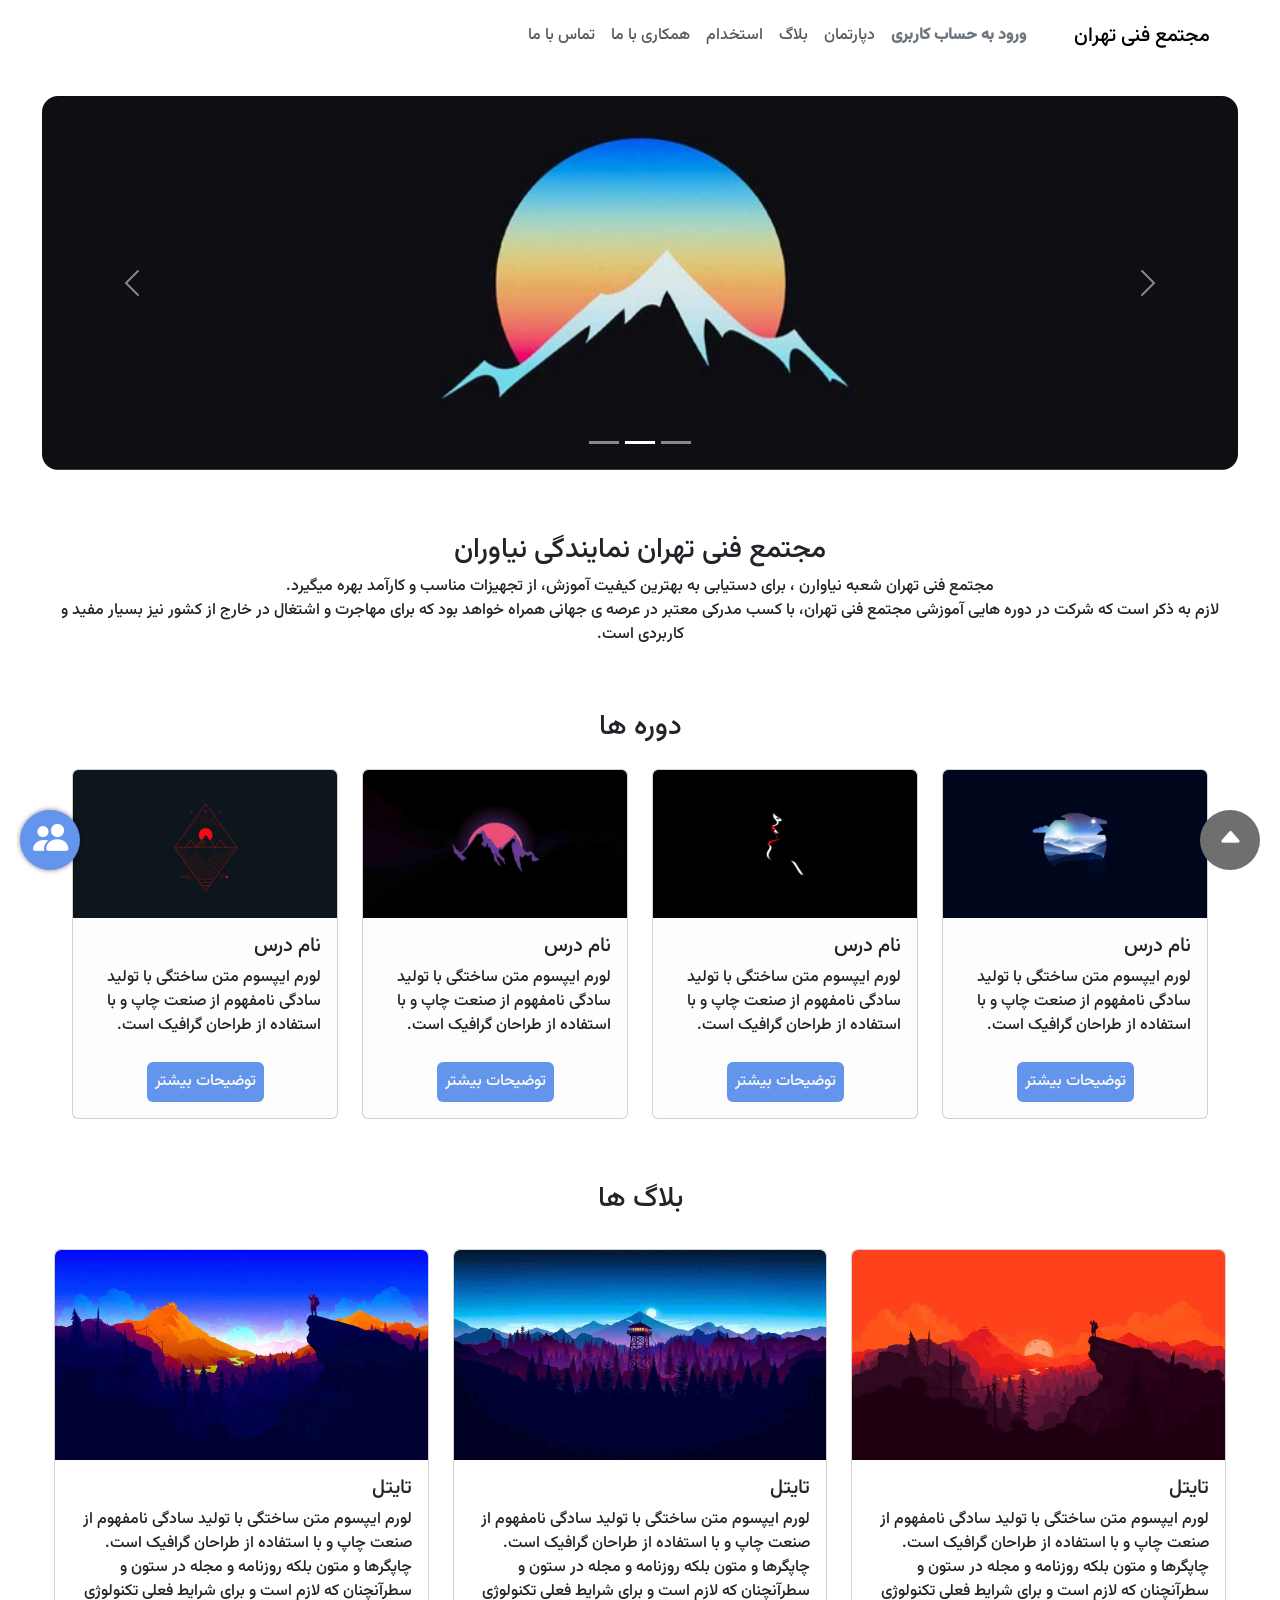
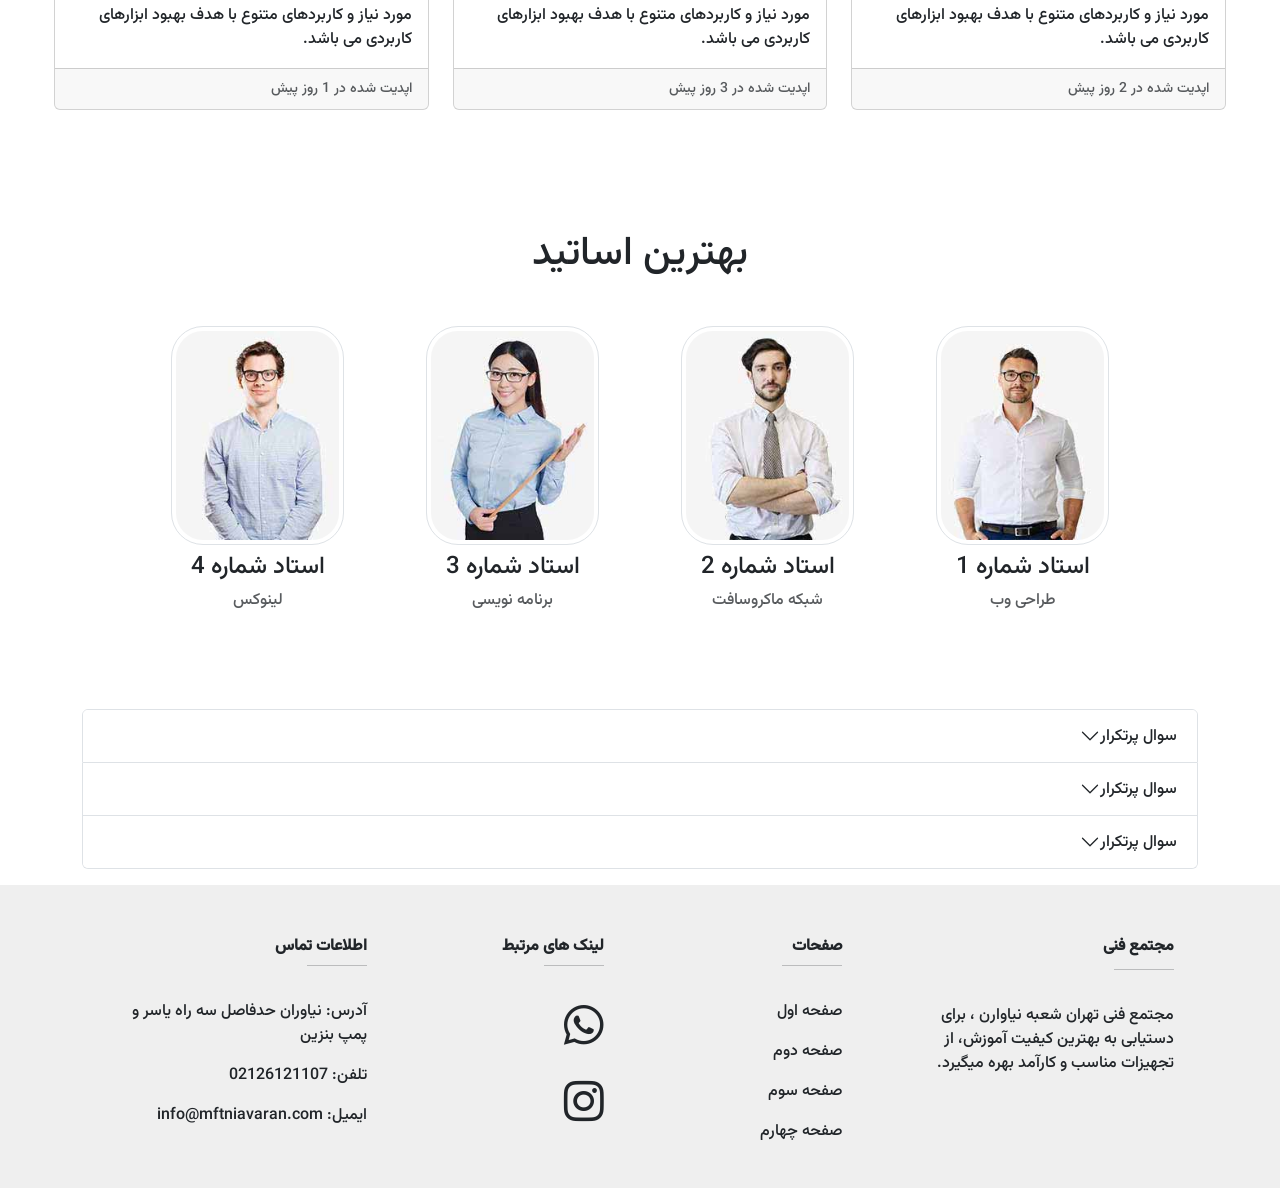
==== commit 049ce889: "link-update" ====
--- a/index.html
+++ b/index.html
@@ -173,13 +173,13 @@
             </div>
             <div class="carousel-inner rounded-4 my-3 custom-carousel-hover">
               <div class="carousel-item" data-bs-interval="3000">
-                <a href="#"><img src="images/Carousel-1.jpg" class="d-block w-100"></a>
+                <a href="#"><img src="images/Carousel-1.jpg" alt="Carousel" class="d-block w-100"></a>
               </div>
               <div class="carousel-item active" data-bs-interval="3000">
-                <a href="#"><img src="images/Carousel-3.jpg" class="d-block w-100"></a>
+                <a href="#"><img src="images/Carousel-3.jpg" alt="Carouse2" class="d-block w-100"></a>
               </div>
               <div class="carousel-item" data-bs-interval="3000">
-                <a href="#"><img src="images/Carousel-2.jpg" class="d-block w-100"></a>
+                <a href="#"><img src="images/Carousel-2.jpg" alt="Carouse3" class="d-block w-100"></a>
               </div>
             </div>
             <button class="carousel-control-prev" type="button" data-bs-target="#carouselExampleCaptions"
@@ -219,7 +219,7 @@
         </div>
         <div class="col-xl-3 col-md-6 my-xl-3 my-2">
           <div class="card custom-card custom-cursor">
-            <img src="images/Gallery1.jpg" class="card-img-top custom-card-image-hover">
+            <img src="images/Gallery1.jpg" alt="Gallery1" class="card-img-top custom-card-image-hover">
             <div class="card-body">
               <h5 class="card-title">نام درس</h5>
               <p class="card-text">لورم ایپسوم متن ساختگی با تولید سادگی نامفهوم از صنعت چاپ و با استفاده از طراحان
@@ -231,7 +231,7 @@
         </div>
         <div class="col-xl-3 col-md-6 my-xl-3 my-2">
           <div class="card custom-card custom-cursor">
-            <img src="images/Gallery2.jpg" class="card-img-top custom-card-image-hover">
+            <img src="images/Gallery2.jpg" alt="Gallery2" class="card-img-top custom-card-image-hover">
             <div class="card-body">
               <h5 class="card-title">نام درس</h5>
               <p class="card-text">لورم ایپسوم متن ساختگی با تولید سادگی نامفهوم از صنعت چاپ و با استفاده از طراحان
@@ -243,7 +243,7 @@
         </div>
         <div class="col-xl-3 col-md-6 my-xl-3 my-2">
           <div class="card custom-card custom-cursor">
-            <img src="images/Gallery3.jpg" class="card-img-top custom-card-image-hover">
+            <img src="images/Gallery3.jpg" alt="Gallery3" class="card-img-top custom-card-image-hover">
             <div class="card-body">
               <h5 class="card-title">نام درس</h5>
               <p class="card-text">لورم ایپسوم متن ساختگی با تولید سادگی نامفهوم از صنعت چاپ و با استفاده از طراحان
@@ -255,7 +255,7 @@
         </div>
         <div class="col-xl-3 col-md-6 my-xl-3 my-2">
           <div class="card custom-card custom-cursor">
-            <img src="images/Gallery4.jpg" class="card-img-top custom-card-image-hover">
+            <img src="images/Gallery4.jpg" alt="Gallery4" class="card-img-top custom-card-image-hover">
             <div class="card-body">
               <h5 class="card-title">نام درس</h5>
               <p class="card-text">لورم ایپسوم متن ساختگی با تولید سادگی نامفهوم از صنعت چاپ و با استفاده از طراحان
@@ -279,7 +279,7 @@
       <div class="row row-cols-1 row-cols-md-3 g-4 custom-margin mb-4">
         <div class="col">
           <div class="card h-100 custom-cursor blog-custom">
-            <img src="images/blog1.jpg" class="card-img-top rounded-top">
+            <img src="images/blog1.jpg" alt="blog1" class="card-img-top rounded-top">
             <div class="card-body">
               <h5 class="card-title">تایتل</h5>
               <p class="card-text">لورم ایپسوم متن ساختگی با تولید سادگی نامفهوم از صنعت چاپ و با استفاده از طراحان
@@ -293,7 +293,7 @@
         </div>
         <div class="col">
           <div class="card h-100 custom-cursor blog-custom">
-            <img src="images/blog2.jpg" class="card-img-top rounded-top">
+            <img src="images/blog2.jpg" alt="blog1" class="card-img-top rounded-top">
             <div class="card-body">
               <h5 class="card-title">تایتل</h5>
               <p class="card-text">لورم ایپسوم متن ساختگی با تولید سادگی نامفهوم از صنعت چاپ و با استفاده از طراحان
@@ -307,7 +307,7 @@
         </div>
         <div class="col">
           <div class="card h-100 custom-cursor blog-custom">
-            <img src="images/blog3.jpg" class="card-img-top rounded-top">
+            <img src="images/blog3.jpg" alt="blog1" class="card-img-top rounded-top">
             <div class="card-body">
               <h5 class="card-title">تایتل</h5>
               <p class="card-text">لورم ایپسوم متن ساختگی با تولید سادگی نامفهوم از صنعت چاپ و با استفاده از طراحان
@@ -330,7 +330,8 @@
         <div class="row mx-5">
           <div class="col-md-6 col-lg-3">
             <div class="img-block mb-5 custom-teacher">
-              <img src="images/teacher-1.jpg" class="img-fluid w-75 img-thumbnail rounded-5 custom-cursor">
+              <img src="images/teacher-1.jpg" alt="teacher1"
+                class="img-fluid w-75 img-thumbnail rounded-5 custom-cursor">
               <div class="content mt-2">
                 <h4>استاد شماره 1</h4>
                 <p class="text-muted">طراحی وب</p>
@@ -339,7 +340,8 @@
           </div>
           <div class="col-md-6 col-lg-3 ">
             <div class="img-block mb-5 custom-teacher">
-              <img src="images/teacher-2.jpg" class="img-fluid w-75 img-thumbnail rounded-5 custom-cursor">
+              <img src="images/teacher-2.jpg" alt="teacher2"
+                class="img-fluid w-75 img-thumbnail rounded-5 custom-cursor">
               <div class="content mt-2">
                 <h4>استاد شماره 2</h4>
                 <p class="text-muted">شبکه ماکروسافت</p>
@@ -348,7 +350,8 @@
           </div>
           <div class="col-md-6 col-lg-3">
             <div class="img-block mb-5 custom-teacher">
-              <img src="images/teacher-3.jpg" class="img-fluid w-75 img-thumbnail rounded-5 custom-cursor">
+              <img src="images/teacher-3.jpg" alt="teacher3"
+                class="img-fluid w-75 img-thumbnail rounded-5 custom-cursor">
               <div class="content mt-2">
                 <h4>استاد شماره 3</h4>
                 <p class="text-muted">برنامه نویسی</p>
@@ -357,7 +360,8 @@
           </div>
           <div class="col-md-6 col-lg-3">
             <div class="img-block mb-5 custom-teacher">
-              <img src="images/teacher-4.jpg" class="img-fluid w-75 img-thumbnail rounded-5 custom-cursor">
+              <img src="images/teacher-4.jpg" alt="teacher4"
+                class="img-fluid w-75 img-thumbnail rounded-5 custom-cursor">
               <div class="content mt-2">
                 <h4>استاد شماره 4</h4>
                 <p class="text-muted">لینوکس</p>
@@ -487,6 +491,7 @@
         </section>
       </footer>
     </div>
+
     <!-- <div class="container">
   <div class="text-center mb-3">
     <a href="https://github.com/AmirAnsarpour" class="text-dark">AmirAnsarpour@</a>
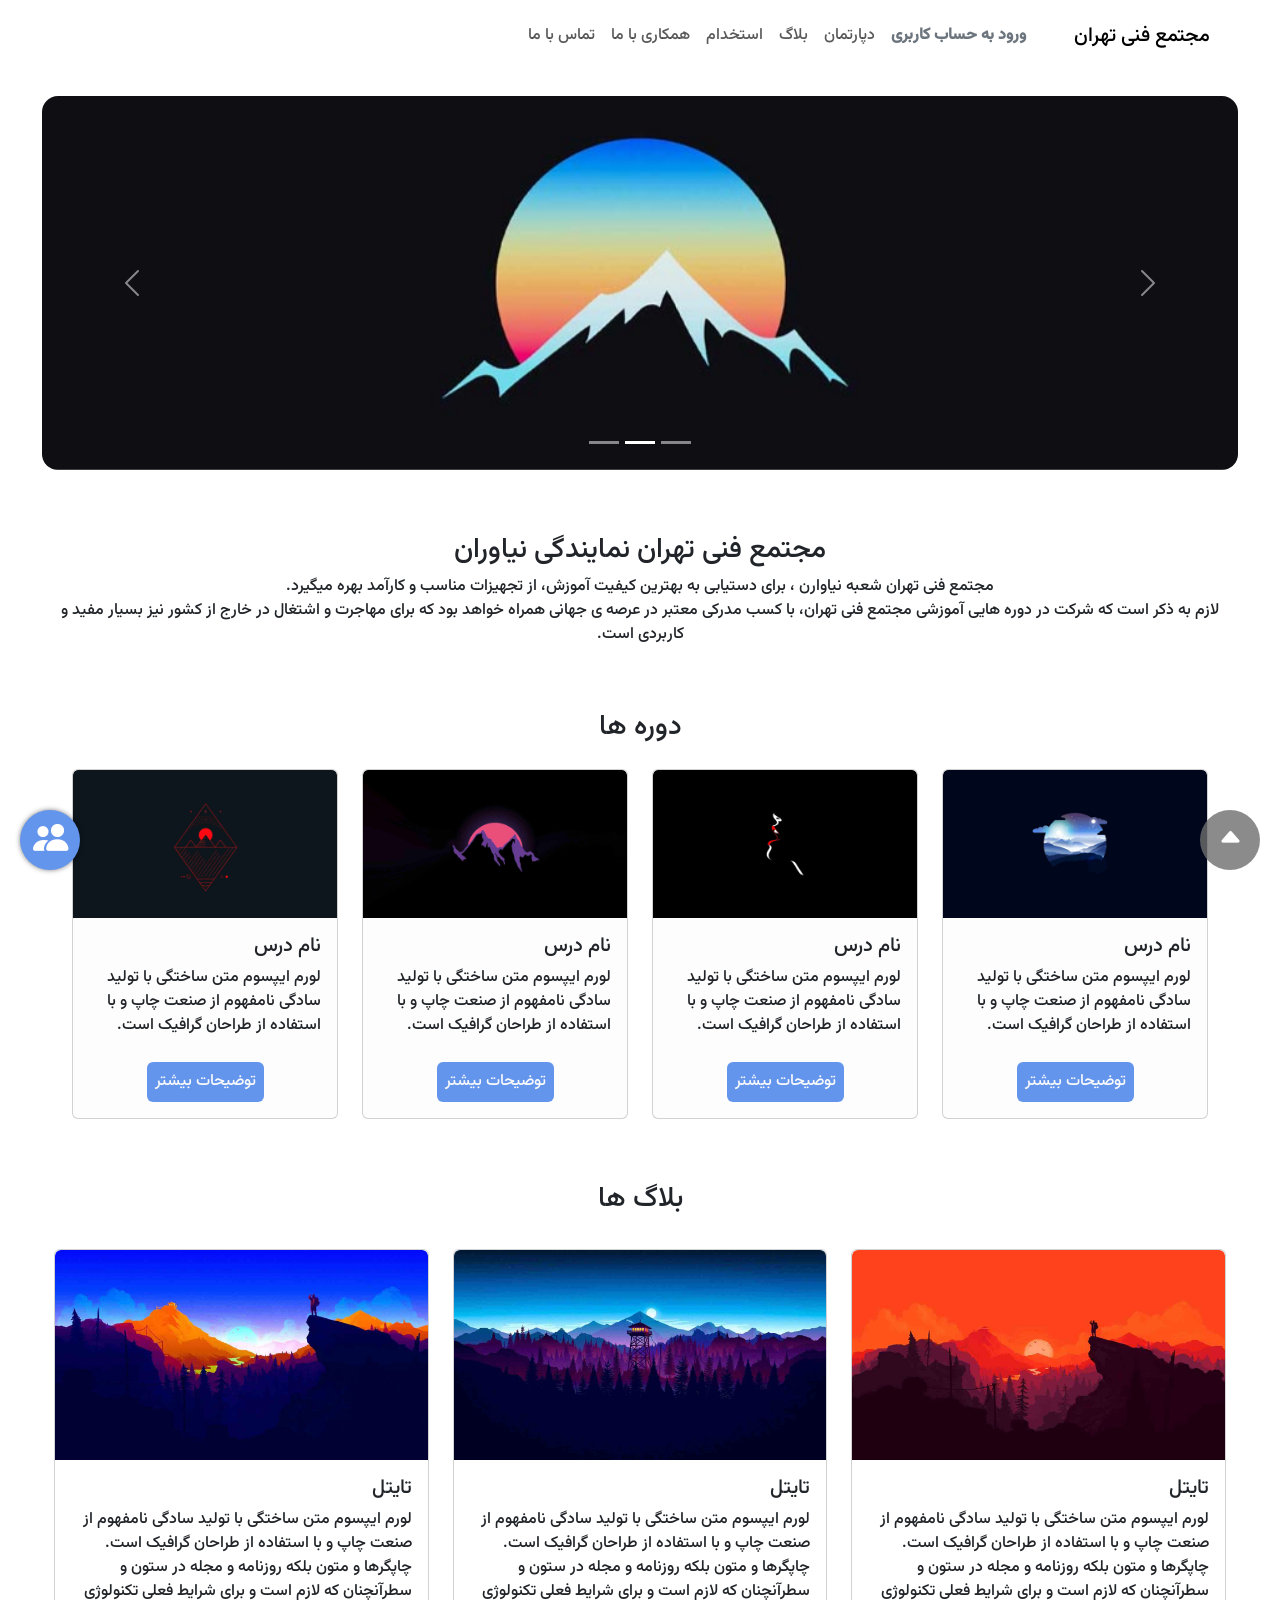
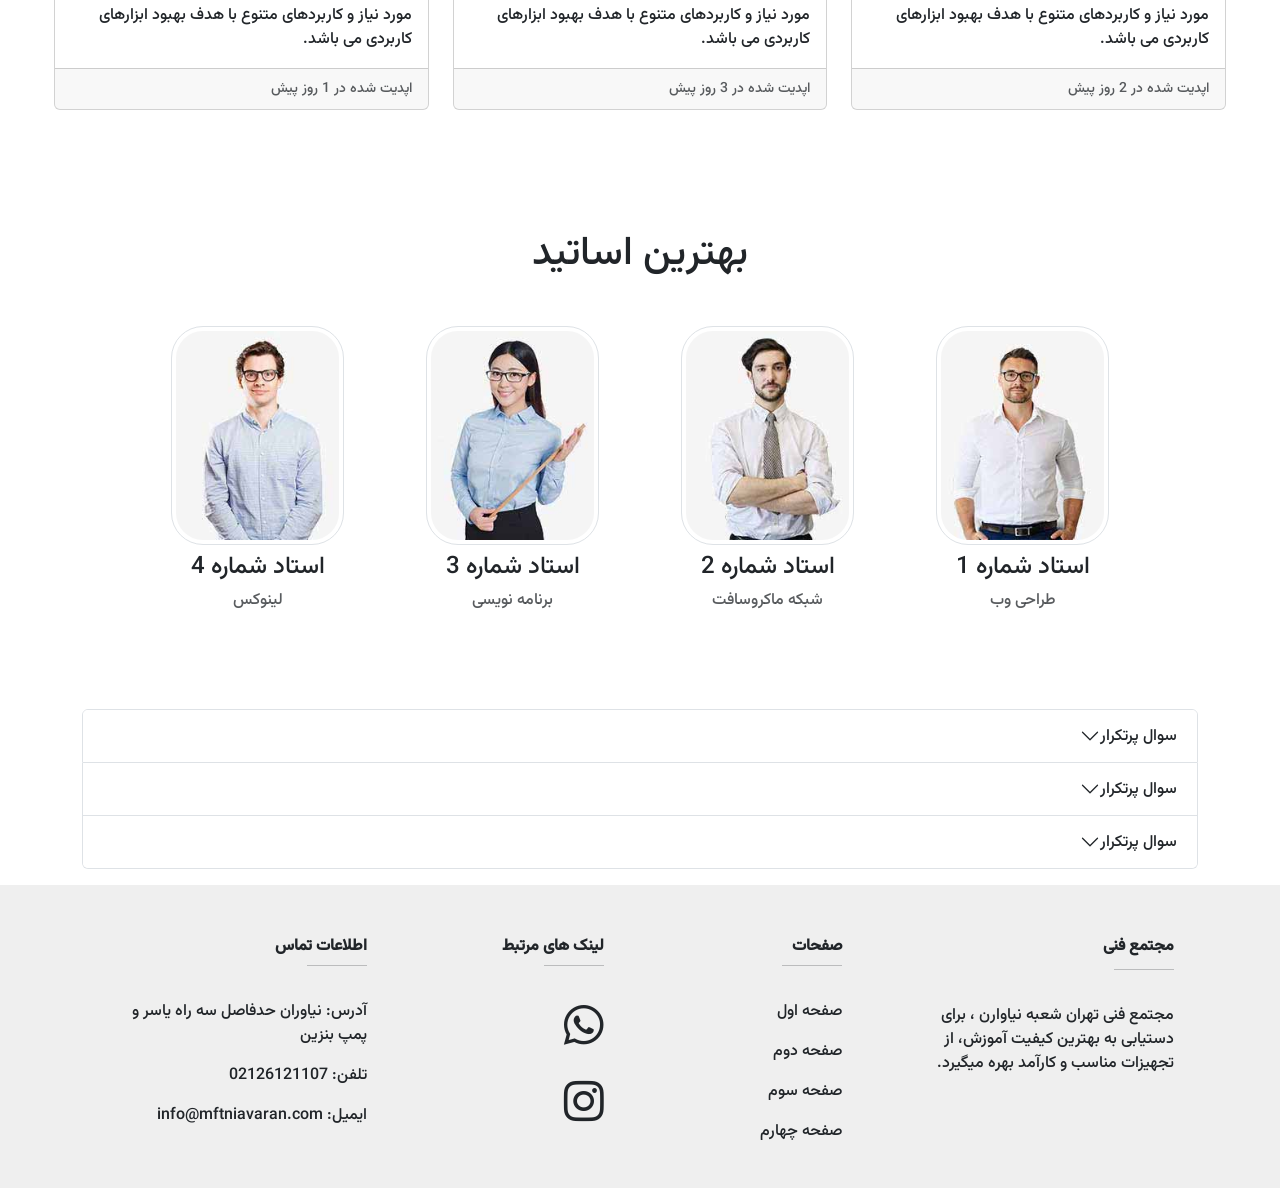
==== commit aad4bdb1: "user select" ====
--- a/index.html
+++ b/index.html
@@ -5,6 +5,8 @@
   <meta charset="UTF-8">
   <meta http-equiv="X-UA-Compatible" content="IE=edge">
   <meta name="viewport" content="width=device-width, initial-scale=1.0">
+  <meta name="author" content="AmirAnsarpour">
+  <link rel="icon" href="images/cropped-logo-dark.png">
   <title>Mft Niavaran</title>
   <link href="https://cdn.jsdelivr.net/npm/bootstrap@5.2.1/dist/css/bootstrap.min.css" rel="stylesheet"
     integrity="sha384-iYQeCzEYFbKjA/T2uDLTpkwGzCiq6soy8tYaI1GyVh/UjpbCx/TYkiZhlZB6+fzT" crossorigin="anonymous">
@@ -173,13 +175,13 @@
             </div>
             <div class="carousel-inner rounded-4 my-3 custom-carousel-hover">
               <div class="carousel-item" data-bs-interval="3000">
-                <a href="#"><img src="images/Carousel-1.jpg" alt="Carousel" class="d-block w-100"></a>
+                <a href="#"><img src="images/Carousel-1.jpg" alt="Carousel" title="Carousel" class="d-block w-100"></a>
               </div>
               <div class="carousel-item active" data-bs-interval="3000">
-                <a href="#"><img src="images/Carousel-3.jpg" alt="Carouse2" class="d-block w-100"></a>
+                <a href="#"><img src="images/Carousel-3.jpg" alt="Carouse2" title="Carouse2" class="d-block w-100"></a>
               </div>
               <div class="carousel-item" data-bs-interval="3000">
-                <a href="#"><img src="images/Carousel-2.jpg" alt="Carouse3" class="d-block w-100"></a>
+                <a href="#"><img src="images/Carousel-2.jpg" alt="Carouse3" title="Carouse3" class="d-block w-100"></a>
               </div>
             </div>
             <button class="carousel-control-prev" type="button" data-bs-target="#carouselExampleCaptions"
@@ -219,7 +221,7 @@
         </div>
         <div class="col-xl-3 col-md-6 my-xl-3 my-2">
           <div class="card custom-card custom-cursor">
-            <img src="images/Gallery1.jpg" alt="Gallery1" class="card-img-top custom-card-image-hover">
+            <img src="images/Gallery1.jpg" alt="Gallery1" title="Gallery1" class="card-img-top custom-card-image-hover">
             <div class="card-body">
               <h5 class="card-title">نام درس</h5>
               <p class="card-text">لورم ایپسوم متن ساختگی با تولید سادگی نامفهوم از صنعت چاپ و با استفاده از طراحان
@@ -231,7 +233,7 @@
         </div>
         <div class="col-xl-3 col-md-6 my-xl-3 my-2">
           <div class="card custom-card custom-cursor">
-            <img src="images/Gallery2.jpg" alt="Gallery2" class="card-img-top custom-card-image-hover">
+            <img src="images/Gallery2.jpg" alt="Gallery2" title="Gallery2" class="card-img-top custom-card-image-hover">
             <div class="card-body">
               <h5 class="card-title">نام درس</h5>
               <p class="card-text">لورم ایپسوم متن ساختگی با تولید سادگی نامفهوم از صنعت چاپ و با استفاده از طراحان
@@ -243,7 +245,7 @@
         </div>
         <div class="col-xl-3 col-md-6 my-xl-3 my-2">
           <div class="card custom-card custom-cursor">
-            <img src="images/Gallery3.jpg" alt="Gallery3" class="card-img-top custom-card-image-hover">
+            <img src="images/Gallery3.jpg" alt="Gallery3" title="Gallery3" class="card-img-top custom-card-image-hover">
             <div class="card-body">
               <h5 class="card-title">نام درس</h5>
               <p class="card-text">لورم ایپسوم متن ساختگی با تولید سادگی نامفهوم از صنعت چاپ و با استفاده از طراحان
@@ -255,7 +257,7 @@
         </div>
         <div class="col-xl-3 col-md-6 my-xl-3 my-2">
           <div class="card custom-card custom-cursor">
-            <img src="images/Gallery4.jpg" alt="Gallery4" class="card-img-top custom-card-image-hover">
+            <img src="images/Gallery4.jpg" alt="Gallery4" title="Gallery4" class="card-img-top custom-card-image-hover">
             <div class="card-body">
               <h5 class="card-title">نام درس</h5>
               <p class="card-text">لورم ایپسوم متن ساختگی با تولید سادگی نامفهوم از صنعت چاپ و با استفاده از طراحان
@@ -279,7 +281,7 @@
       <div class="row row-cols-1 row-cols-md-3 g-4 custom-margin mb-4">
         <div class="col">
           <div class="card h-100 custom-cursor blog-custom">
-            <img src="images/blog1.jpg" alt="blog1" class="card-img-top rounded-top">
+            <img src="images/blog1.jpg" alt="blog1" title="blog1" class="card-img-top rounded-top">
             <div class="card-body">
               <h5 class="card-title">تایتل</h5>
               <p class="card-text">لورم ایپسوم متن ساختگی با تولید سادگی نامفهوم از صنعت چاپ و با استفاده از طراحان
@@ -293,7 +295,7 @@
         </div>
         <div class="col">
           <div class="card h-100 custom-cursor blog-custom">
-            <img src="images/blog2.jpg" alt="blog1" class="card-img-top rounded-top">
+            <img src="images/blog2.jpg" alt="blog2" title="blog2" class="card-img-top rounded-top">
             <div class="card-body">
               <h5 class="card-title">تایتل</h5>
               <p class="card-text">لورم ایپسوم متن ساختگی با تولید سادگی نامفهوم از صنعت چاپ و با استفاده از طراحان
@@ -307,7 +309,7 @@
         </div>
         <div class="col">
           <div class="card h-100 custom-cursor blog-custom">
-            <img src="images/blog3.jpg" alt="blog1" class="card-img-top rounded-top">
+            <img src="images/blog3.jpg" alt="blog3" title="blog3" class="card-img-top rounded-top">
             <div class="card-body">
               <h5 class="card-title">تایتل</h5>
               <p class="card-text">لورم ایپسوم متن ساختگی با تولید سادگی نامفهوم از صنعت چاپ و با استفاده از طراحان
@@ -330,7 +332,7 @@
         <div class="row mx-5">
           <div class="col-md-6 col-lg-3">
             <div class="img-block mb-5 custom-teacher">
-              <img src="images/teacher-1.jpg" alt="teacher1"
+              <img src="images/teacher-1.jpg" alt="teacher1" title="teacher1"
                 class="img-fluid w-75 img-thumbnail rounded-5 custom-cursor">
               <div class="content mt-2">
                 <h4>استاد شماره 1</h4>
@@ -340,7 +342,7 @@
           </div>
           <div class="col-md-6 col-lg-3 ">
             <div class="img-block mb-5 custom-teacher">
-              <img src="images/teacher-2.jpg" alt="teacher2"
+              <img src="images/teacher-2.jpg" alt="teacher2" title="teacher2"
                 class="img-fluid w-75 img-thumbnail rounded-5 custom-cursor">
               <div class="content mt-2">
                 <h4>استاد شماره 2</h4>
@@ -350,7 +352,7 @@
           </div>
           <div class="col-md-6 col-lg-3">
             <div class="img-block mb-5 custom-teacher">
-              <img src="images/teacher-3.jpg" alt="teacher3"
+              <img src="images/teacher-3.jpg" alt="teacher3" title="teacher3"
                 class="img-fluid w-75 img-thumbnail rounded-5 custom-cursor">
               <div class="content mt-2">
                 <h4>استاد شماره 3</h4>
@@ -360,7 +362,7 @@
           </div>
           <div class="col-md-6 col-lg-3">
             <div class="img-block mb-5 custom-teacher">
-              <img src="images/teacher-4.jpg" alt="teacher4"
+              <img src="images/teacher-4.jpg" alt="teacher4" title="teacher4"
                 class="img-fluid w-75 img-thumbnail rounded-5 custom-cursor">
               <div class="content mt-2">
                 <h4>استاد شماره 4</h4>
@@ -491,12 +493,6 @@
         </section>
       </footer>
     </div>
-
-    <!-- <div class="container">
-  <div class="text-center mb-3">
-    <a href="https://github.com/AmirAnsarpour" class="text-dark">AmirAnsarpour@</a>
-  </div>
-</div> -->
     <!---------------------- Fix ---------------------->
     <div>
       <a href="https://github.com/AmirAnsarpour" class="whatsapp">
--- a/css/index.css
+++ b/css/index.css
@@ -7,95 +7,123 @@
     font-style: normal;
     font-display: swap;
 }
+
 /* ************************* default ************************* */
-body{
+body {
     direction: rtl;
-}
-.font{
+    -webkit-user-select: none;
+    -ms-user-select: none;
+    user-select: none;
+}
+
+.font {
     font-family: 'Medium';
 }
+
 ::selection {
     color: #ffffff;
     background: #6495ed;
 }
-.custom-link{
+
+.custom-link {
     text-decoration: none;
 }
-.custom-carousel-hover img{
+
+.custom-carousel-hover img {
     transition: all 500ms ease 0s;
 }
-.custom-carousel-hover img:hover{
+
+.custom-carousel-hover img:hover {
     transform: scale(1.01);
 }
-hr{
+
+hr {
     width: 60px;
     height: 2px;
 }
-a{
+
+a {
     text-decoration: none !important;
     transition: all 400ms ease 0s;
 }
-.custom-link-hover:hover{
+
+.custom-link-hover:hover {
     color: #6495ed !important;
 }
-.footer-icon{
+
+.footer-icon {
     font-size: 40px;
 }
-.Zire-Navbar{
+
+.Zire-Navbar {
     text-align: right;
 }
-.custom-card{
+
+.custom-card {
     overflow: hidden;
     transition: all 500ms ease 0s;
     background-color: rgb(253, 253, 253);
 }
-.custom-card:hover{
+
+.custom-card:hover {
     transform: scale(1.02);
     background-color: rgb(248, 248, 248);
     border: 1px solid rgb(230, 230, 230);
 }
-.custom-card:hover img{
+
+.custom-card:hover img {
     transform: scale(1.05);
     box-shadow: 0px 1px 15px rgba(0, 0, 0, 0.6);
 }
-.custom-card-link{
+
+.custom-card-link {
     width: fit-content;
     background-color: #6495ed;
 }
-.custom-card-link:hover{
+
+.custom-card-link:hover {
     background-color: #3a6bc7;
     box-shadow: 0px 2px 10px rgba(0, 0, 0, 0.5);
 }
-.custom-card-image-hover{
+
+.custom-card-image-hover {
     transition: all 500ms ease 0s;
     filter: grayscale(0%);
     box-shadow: 0px 1px 5px transparent;
 }
-.custom-cursor{
+
+.custom-cursor {
     cursor: pointer;
 }
-.blog-custom{
+
+.blog-custom {
     overflow: hidden;
     transition: all 400ms ease 0s;
 }
-.blog-custom:hover{
-    filter: drop-shadow(0px 0px 13px rgba(0, 0, 0,0.3));
+
+.blog-custom:hover {
+    filter: drop-shadow(0px 0px 13px rgba(0, 0, 0, 0.3));
     transform: scale(1.02);
 }
-.blog-custom .card-footer{
-    transition: all 400ms ease 0s;
-}
-.blog-custom:hover .card-footer{
+
+.blog-custom .card-footer {
+    transition: all 400ms ease 0s;
+}
+
+.blog-custom:hover .card-footer {
     background-color: #fff;
 }
-.blog-custom img{
-    box-shadow: 0px 0px 0px rgba(0, 0, 0,0);
-    transition: all 400ms ease 0s;
-}
-.blog-custom:hover img{
-    transform:scale(1.05);
-    box-shadow: 0px 0px 15px rgba(0, 0, 0,0.5);
-}
+
+.blog-custom img {
+    box-shadow: 0px 0px 0px rgba(0, 0, 0, 0);
+    transition: all 400ms ease 0s;
+}
+
+.blog-custom:hover img {
+    transform: scale(1.05);
+    box-shadow: 0px 0px 15px rgba(0, 0, 0, 0.5);
+}
+
 .whatsapp {
     position: fixed;
     width: 60px;
@@ -112,13 +140,15 @@
     z-index: 100;
     transition: all 600px ease 0s;
 }
-.whatsapp:hover{
+
+.whatsapp:hover {
     width: 180px;
     border-radius: 20px;
     background-color: #3a6bc7;
     color: white !important;
     box-shadow: 0px 0px 10px rgba(0, 0, 0, 0.7);
 }
+
 .top {
     position: fixed;
     width: 60px;
@@ -130,64 +160,76 @@
     text-align: center;
     color: #fff;
     background: #6f6f6f;
+    opacity: .8;
     border-radius: 50%;
     transition: all 300ms linear 0s;
 }
-.top:hover{
+
+.top:hover {
+    opacity: 1;
     color: white;
-    background: #474747;
-    box-shadow: 0px 0px 10px rgba(0, 0, 0, 0.7);
-}
-.custom-bg-color1{
+    background: rgb(91, 91, 91);
+    box-shadow: 0px 0px 10px rgba(0, 0, 0, 0.3);
+}
+
+.custom-bg-color1 {
     background-color: rgb(239, 239, 239);
 }
-.custom-bg-color2{
+
+.custom-bg-color2 {
     background-color: #acbfe2;
 }
-.fixedname{
+
+.fixedname {
     position: fixed;
     z-index: -10;
     bottom: 0px;
 }
-.custom-teacher{
+
+.custom-teacher {
     transition: all 600ms ease 0s;
 }
-.custom-teacher:hover{
+
+.custom-teacher:hover {
     transform: scale(1.08);
 }
-.custom-teacher img{
+
+.custom-teacher img {
     transition: all 600ms ease 0s;
 }
-.custom-teacher:hover img{
-    
+
+.custom-teacher:hover img {
+
     box-shadow: 0px 0px 20px rgba(0, 0, 0, 0.1);
 }
+
 /* ************************* responsive ************************* */
 @media all and (max-width:575px) {
-    .custom-margin{
+    .custom-margin {
         margin: 10px 6px;
     }
-    .custom-carousel{
+
+    .custom-carousel {
         display: none;
     }
 }
 
 @media all and (min-width:768px) and (max-width:991px) {
-    .custom-margin{
+    .custom-margin {
         margin: 10px 0px;
     }
-    
+
 }
 
 @media all and (min-width:1200px) and (max-width:1399px) {
-    .custom-margin{
+    .custom-margin {
         margin: 0px 30px;
     }
 }
 
 @media all and (min-width:1400px) {
-    .custom-margin{
+    .custom-margin {
         margin: 0px 120px;
     }
-    
+
 }
